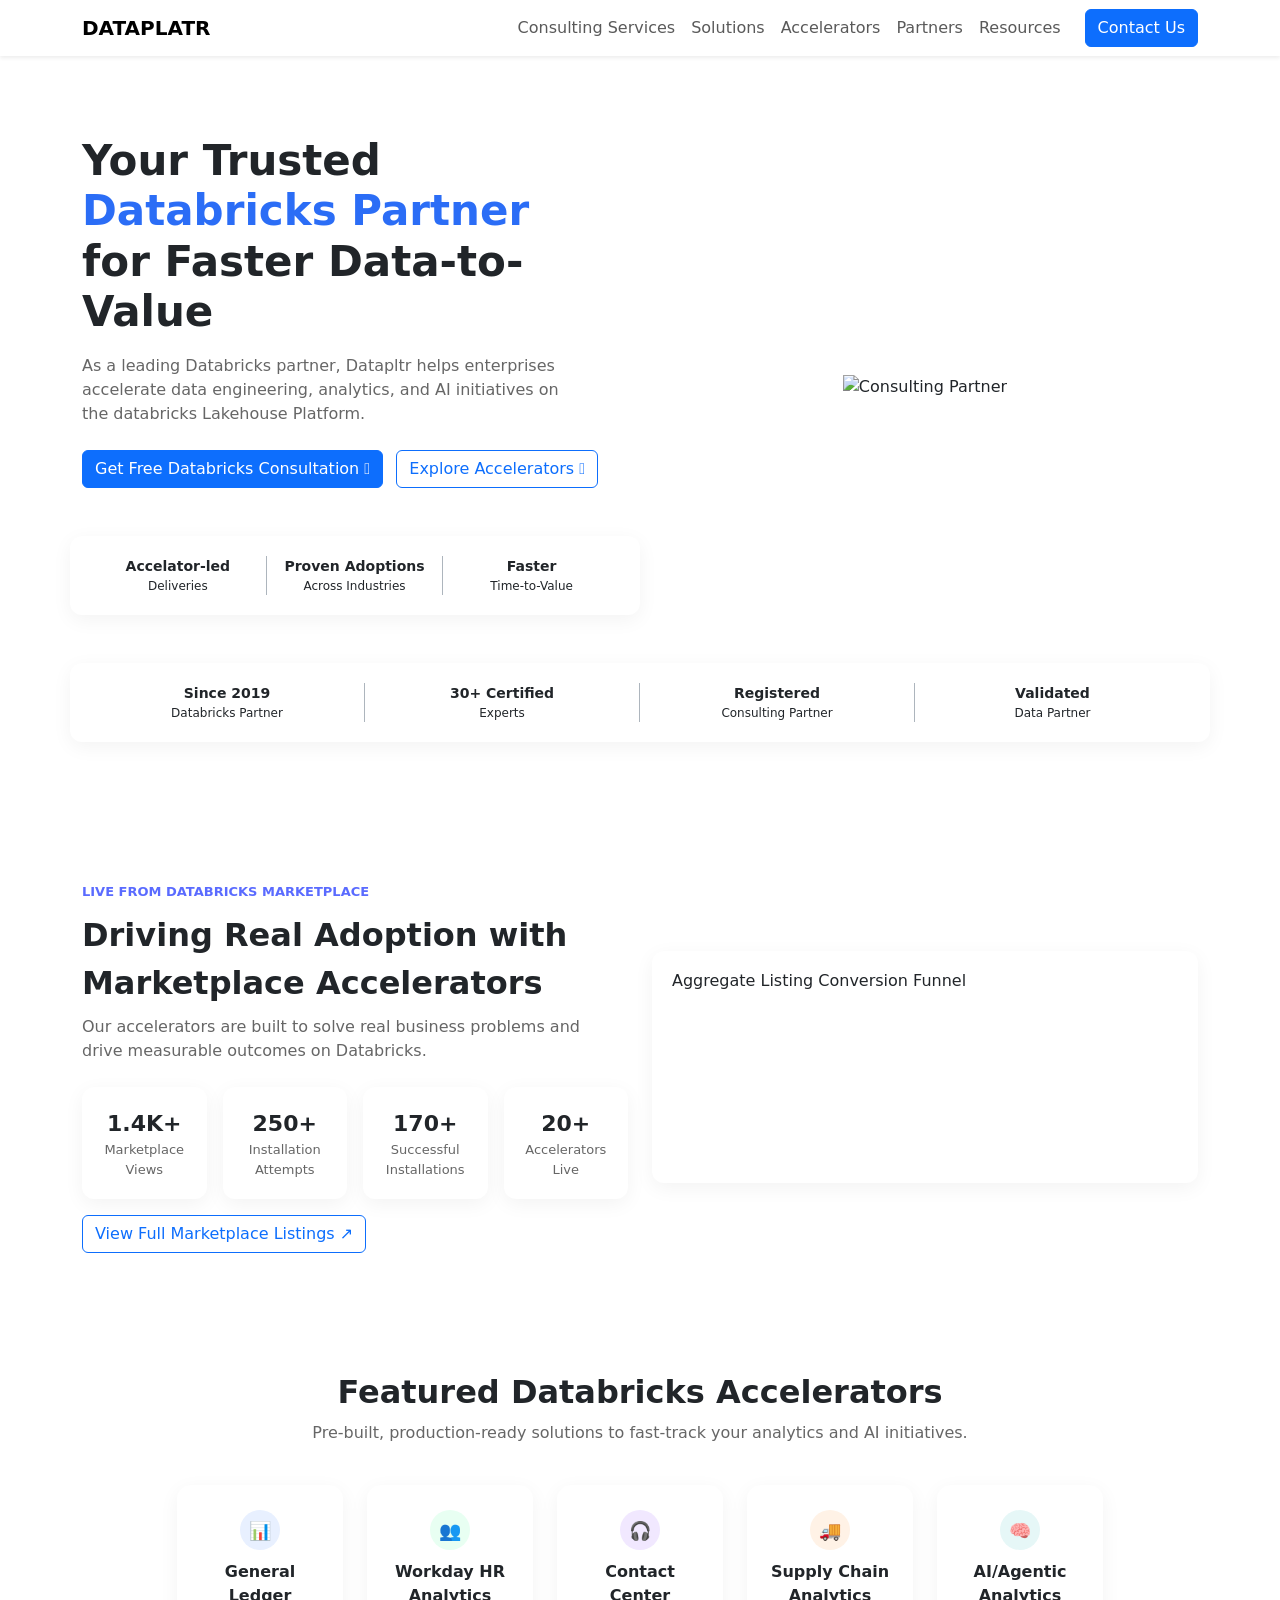
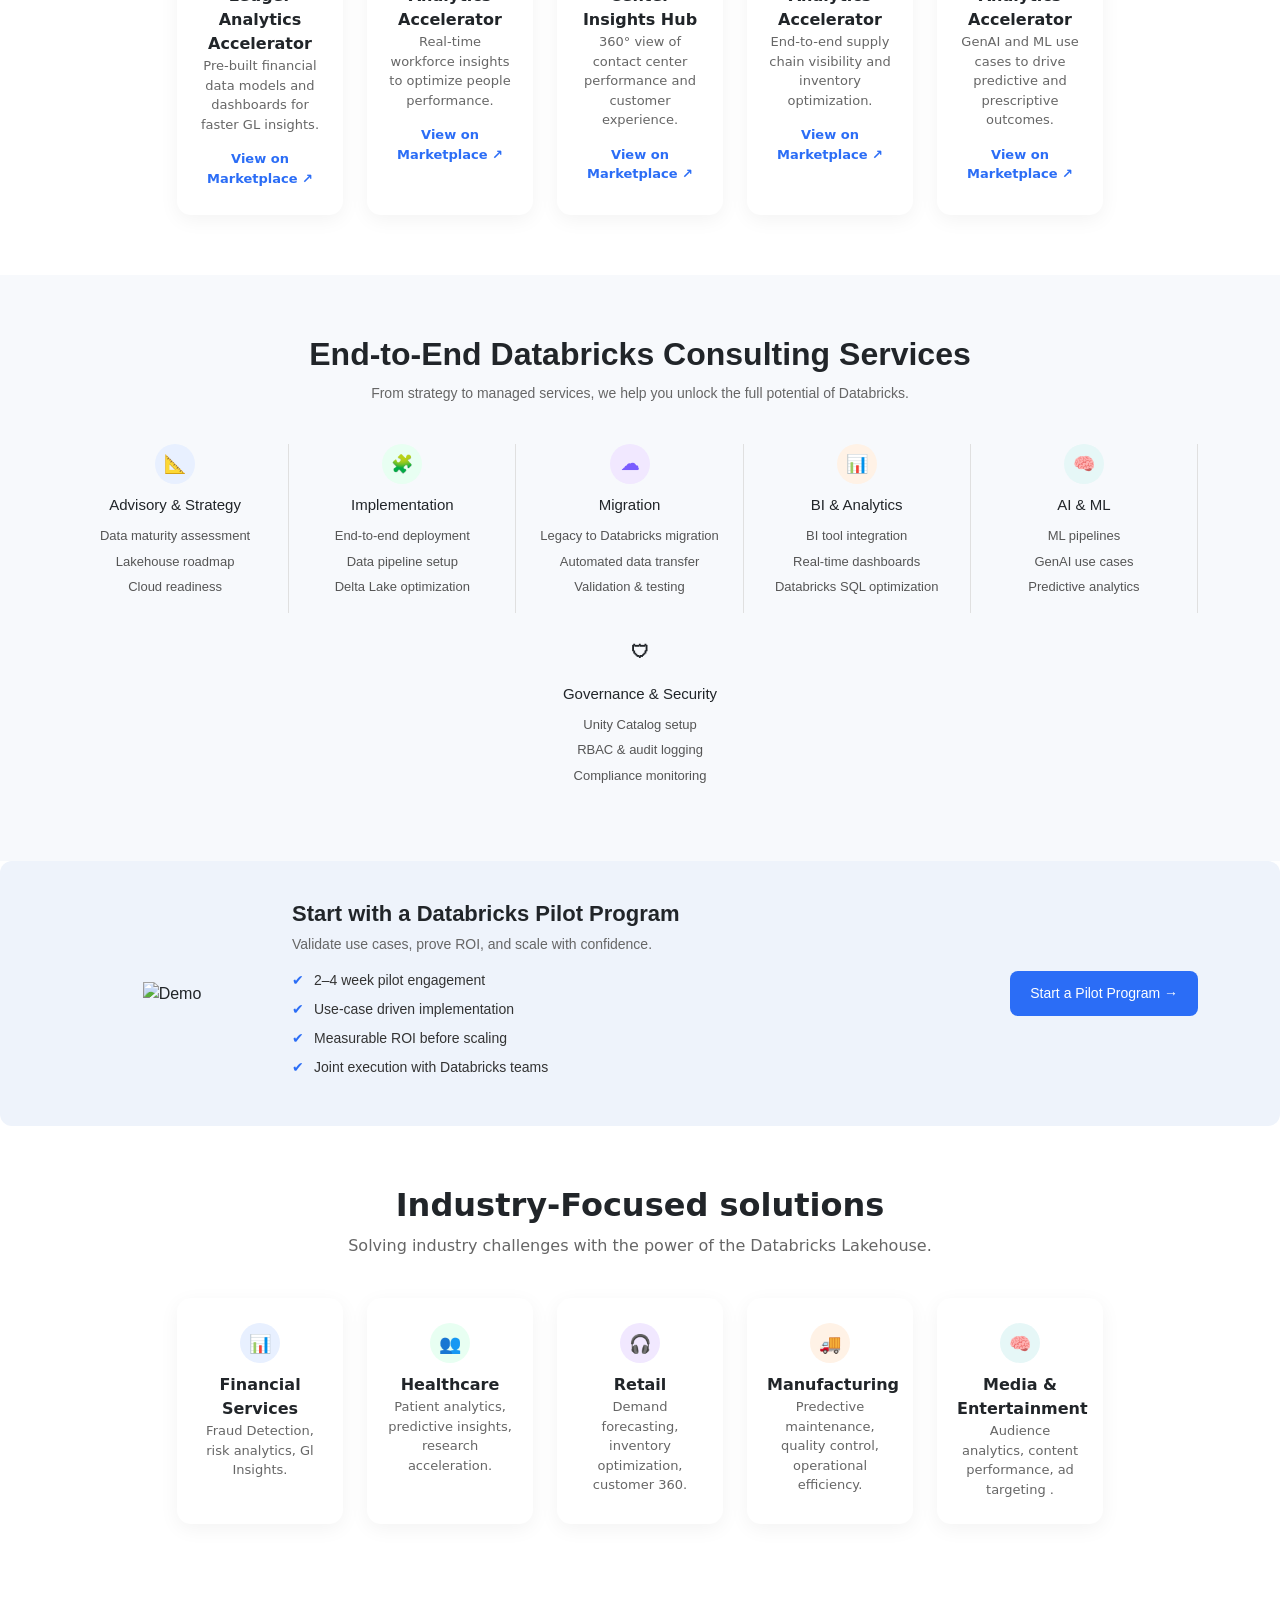
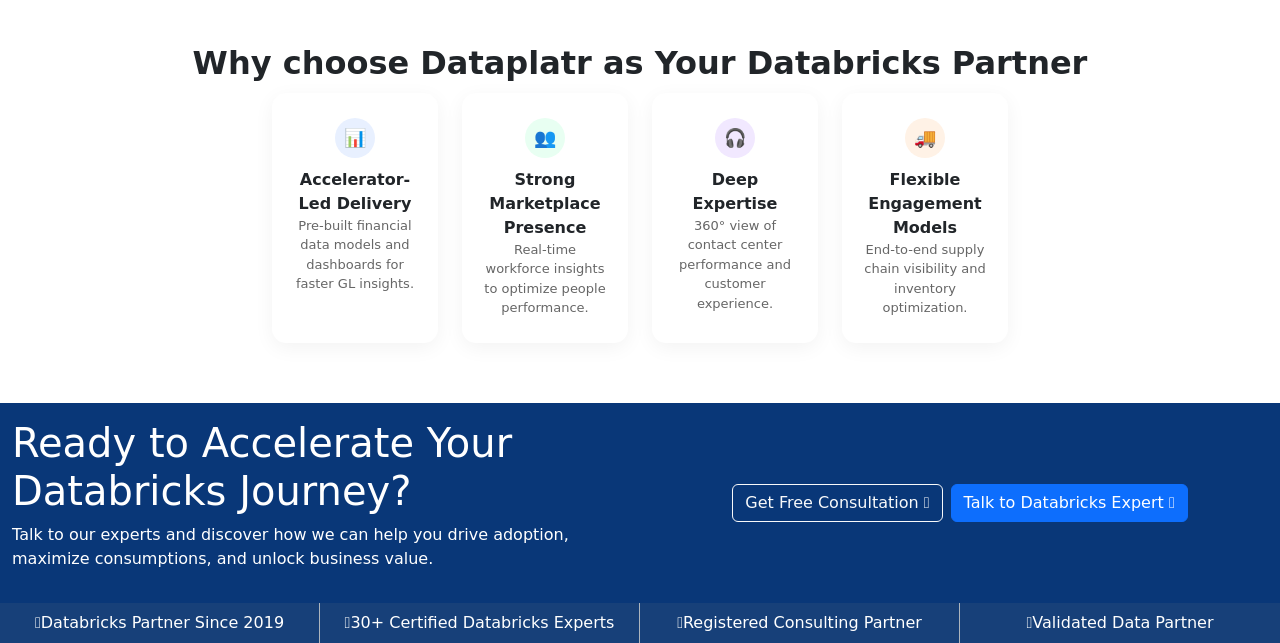
==== index.html @ 99c90cf4 "second commit" ====
<!doctype html>
<html lang="en">
    <head>
        <meta charset="UTF-8" />
        <meta name="viewport" content="width=device-width, initial-scale=1.0" />
        <title>Databricks Partner Layout</title>

        <!-- Font Awesome -->
        <link rel="stylesheet" href="assets/css/all.min.css" />

        <!-- Poppins Font -->
        <link rel="stylesheet" href="assets/css/google-poppins-font.css" />

        <link rel="stylesheet" href="assets/css/style.css" />

        <!-- Bootstrap -->
        <link
            href="https://cdn.jsdelivr.net/npm/bootstrap@5.3.8/dist/css/bootstrap.min.css"
            rel="stylesheet"
            integrity="sha384-sRIl4kxILFvY47J16cr9ZwB07vP4J8+LH7qKQnuqkuIAvNWLzeN8tE5YBujZqJLB"
            crossorigin="anonymous"
        />
        <script
            src="https://cdn.jsdelivr.net/npm/bootstrap@5.3.8/dist/js/bootstrap.bundle.min.js"
            integrity="sha384-FKyoEForCGlyvwx9Hj09JcYn3nv7wiPVlz7YYwJrWVcXK/BmnVDxM+D2scQbITxI"
            crossorigin="anonymous"
        ></script>
        <!-- Chart -->
        <script src="https://cdn.jsdelivr.net/npm/chart.js"></script>
    </head>
    <body>
        <!-- Navbar -->
        <nav class="navbar navbar-expand-lg bg-white shadow-sm">
            <div class="container">
                <a class="navbar-brand fw-bold" href="#">DATAPLATR</a>

                <button
                    class="navbar-toggler"
                    data-bs-toggle="collapse"
                    data-bs-target="#nav"
                >
                    <span class="navbar-toggler-icon"></span>
                </button>

                <div class="collapse navbar-collapse" id="nav">
                    <ul class="navbar-nav ms-auto">
                        <li class="nav-item">
                            <a class="nav-link" href="#">Consulting Services</a>
                        </li>
                        <li class="nav-item">
                            <a class="nav-link" href="#">Solutions</a>
                        </li>
                        <li class="nav-item">
                            <a class="nav-link" href="#">Accelerators</a>
                        </li>
                        <li class="nav-item">
                            <a class="nav-link" href="#">Partners</a>
                        </li>
                        <li class="nav-item">
                            <a class="nav-link" href="#">Resources</a>
                        </li>
                    </ul>
                    <a href="#" class="btn btn-primary ms-0 ms-lg-3">
                        Contact Us
                    </a>
                </div>
            </div>
        </nav>

        <!-- Hero Section -->
        <section class="hero">
            <div class="container">
                <div class="row align-items-center">
                    <!-- Left Content -->
                    <div class="col-lg-6">
                        <h1>
                            Your Trusted <br />
                            <span>Databricks Partner</span><br />
                            for Faster Data-to-Value
                        </h1>

                        <p class="mt-3">
                            As a leading Databricks partner, Datapltr helps
                            enterprises accelerate data engineering, analytics,
                            and AI initiatives on the databricks Lakehouse
                            Platform.
                        </p>

                        <div class="mt-4">
                            <a href="#" class="btn btn-primary me-2">
                                Get Free Databricks Consultation
                                <i class="fa fa-solid fa-arrow-right-long"></i>
                            </a>
                            <a
                                href="#"
                                class="btn btn-outline-primary mt-2 mt-lg-2 mt-xl-0"
                            >
                                Explore Accelerators
                                <i class="fa fa-solid fa-arrow-right-long"></i>
                            </a>
                        </div>

                        <!-- Stats -->
                        <div class="row stats text-center mt-5">
                            <div
                                class="col-md-4 stat-item border-end border-dark-subtle"
                            >
                                <strong>Accelator-led</strong>
                                Deliveries
                            </div>
                            <div
                                class="col-md-4 stat-item border-end border-dark-subtle"
                            >
                                <strong>Proven Adoptions</strong>
                                Across Industries
                            </div>
                            <div class="col-md-4 stat-item">
                                <strong>Faster</strong>
                                Time-to-Value
                            </div>
                        </div>
                    </div>

                    <!-- Right Badges -->
                    <div class="col-lg-6 text-center mt-4">
                        <div class="d-flex justify-content-center">
                            <!--<img src="https://via.placeholder.com/180x220" alt="Consulting Partner" />-->
                            <img
                                src="https://i.sstatic.net/y9DpT.jpg"
                                class="img-fluid"
                                alt="Consulting Partner"
                            />
                        </div>
                    </div>
                </div>

                <!-- Stats -->
                <div class="row stats text-center mt-5">
                    <div
                        class="col-md-3 stat-item border-end border-dark-subtle"
                    >
                        <strong>Since 2019</strong>
                        Databricks Partner
                    </div>
                    <div
                        class="col-md-3 stat-item border-end border-dark-subtle"
                    >
                        <strong>30+ Certified</strong>
                        Experts
                    </div>
                    <div
                        class="col-md-3 stat-item border-end border-dark-subtle"
                    >
                        <strong>Registered</strong>
                        Consulting Partner
                    </div>
                    <div class="col-md-3 stat-item">
                        <strong>Validated</strong>
                        Data Partner
                    </div>
                </div>
            </div>
        </section>

        <!--Marketplace-->
        <section class="section">
            <div class="container">
                <div class="row align-items-center">
                    <!-- LEFT -->
                    <div class="col-lg-6 text-center text-lg-start">
                        <div class="subheading">
                            LIVE FROM DATABRICKS MARKETPLACE
                        </div>
                        <div class="title mb-2">
                            Driving Real Adoption with Marketplace Accelerators
                        </div>
                        <div class="desc mb-4">
                            Our accelerators are built to solve real business
                            problems and drive measurable outcomes on
                            Databricks.
                        </div>

                        <div class="row g-3 mb-3">
                            <div class="col-6 col-md-3">
                                <div class="card-box">
                                    <div class="metric">1.4K+</div>
                                    <div class="metric-text">
                                        Marketplace Views
                                    </div>
                                </div>
                            </div>

                            <div class="col-6 col-md-3">
                                <div class="card-box">
                                    <div class="metric">250+</div>
                                    <div class="metric-text">
                                        Installation Attempts
                                    </div>
                                </div>
                            </div>

                            <div class="col-6 col-md-3">
                                <div class="card-box">
                                    <div class="metric">170+</div>
                                    <div class="metric-text">
                                        Successful Installations
                                    </div>
                                </div>
                            </div>

                            <div class="col-6 col-md-3">
                                <div class="card-box">
                                    <div class="metric">20+</div>
                                    <div class="metric-text">
                                        Accelerators Live
                                    </div>
                                </div>
                            </div>
                        </div>

                        <a href="#" class="btn btn-outline-primary">
                            View Full Marketplace Listings ↗
                        </a>
                    </div>

                    <!-- RIGHT -->
                    <div class="col-lg-6">
                        <div class="chart-card">
                            <h6 class="mb-3">
                                Aggregate Listing Conversion Funnel
                            </h6>
                            <canvas id="funnelChart"></canvas>
                        </div>
                    </div>
                </div>
            </div>
        </section>

        <!-- Accelerator -->
        <section class="section">
            <div class="container text-center">
                <h2>Featured Databricks Accelerators</h2>
                <p>
                    Pre-built, production-ready solutions to fast-track your
                    analytics and AI initiatives.
                </p>

                <div class="row g-4 justify-content-center">
                    <!-- Card 1 -->
                    <div class="col-md-6 col-lg-2">
                        <div class="card-custom">
                            <div class="icon icon-blue">📊</div>
                            <div class="card-title">
                                General Ledger Analytics Accelerator
                            </div>
                            <div class="card-text">
                                Pre-built financial data models and dashboards
                                for faster GL insights.
                            </div>
                            <a href="#" class="card-link align-baseline"
                                >View on Marketplace ↗</a
                            >
                        </div>
                    </div>

                    <!-- Card 2 -->
                    <div class="col-md-6 col-lg-2">
                        <div class="card-custom">
                            <div class="icon icon-green">👥</div>
                            <div class="card-title">
                                Workday HR Analytics Accelerator
                            </div>
                            <div class="card-text">
                                Real-time workforce insights to optimize people
                                performance.
                            </div>
                            <a href="#" class="card-link"
                                >View on Marketplace ↗</a
                            >
                        </div>
                    </div>

                    <!-- Card 3 -->
                    <div class="col-md-6 col-lg-2">
                        <div class="card-custom">
                            <div class="icon icon-purple">🎧</div>
                            <div class="card-title">
                                Contact Center Insights Hub
                            </div>
                            <div class="card-text">
                                360° view of contact center performance and
                                customer experience.
                            </div>
                            <a href="#" class="card-link"
                                >View on Marketplace ↗</a
                            >
                        </div>
                    </div>

                    <!-- Card 4 -->
                    <div class="col-md-6 col-lg-2">
                        <div class="card-custom">
                            <div class="icon icon-orange">🚚</div>
                            <div class="card-title">
                                Supply Chain Analytics Accelerator
                            </div>
                            <div class="card-text">
                                End-to-end supply chain visibility and inventory
                                optimization.
                            </div>
                            <a href="#" class="card-link"
                                >View on Marketplace ↗</a
                            >
                        </div>
                    </div>

                    <!-- Card 5 -->
                    <div class="col-md-6 col-lg-2">
                        <div class="card-custom">
                            <div class="icon icon-teal">🧠</div>
                            <div class="card-title">
                                AI/Agentic Analytics Accelerator
                            </div>
                            <div class="card-text">
                                GenAI and ML use cases to drive predictive and
                                prescriptive outcomes.
                            </div>
                            <a href="#" class="card-link"
                                >View on Marketplace ↗</a
                            >
                        </div>
                    </div>
                </div>
            </div>
        </section>

        <!-- Consulting Service -->
        <section class="services">
            <div class="container">
                <h2>End-to-End Databricks Consulting Services</h2>
                <p class="subtitle">
                    From strategy to managed services, we help you unlock the
                    full potential of Databricks.
                </p>

                <div class="services-row">
                    <div class="service">
                        <div class="icon icon-blue">📐</div>
                        <h4>Advisory & Strategy</h4>
                        <ul>
                            <li>Data maturity assessment</li>
                            <li>Lakehouse roadmap</li>
                            <li>Cloud readiness</li>
                        </ul>
                    </div>

                    <div class="divider"></div>

                    <div class="service">
                        <div class="icon icon-green">🧩</div>
                        <h4>Implementation</h4>
                        <ul>
                            <li>End-to-end deployment</li>
                            <li>Data pipeline setup</li>
                            <li>Delta Lake optimization</li>
                        </ul>
                    </div>

                    <div class="divider"></div>

                    <div class="service">
                        <div class="icon icon-purple">☁</div>
                        <h4>Migration</h4>
                        <ul>
                            <li>Legacy to Databricks migration</li>
                            <li>Automated data transfer</li>
                            <li>Validation & testing</li>
                        </ul>
                    </div>

                    <div class="divider"></div>

                    <div class="service">
                        <div class="icon icon-orange">📊</div>
                        <h4>BI & Analytics</h4>
                        <ul>
                            <li>BI tool integration</li>
                            <li>Real-time dashboards</li>
                            <li>Databricks SQL optimization</li>
                        </ul>
                    </div>

                    <div class="divider"></div>

                    <div class="service">
                        <div class="icon icon-teal">🧠</div>
                        <h4>AI & ML</h4>
                        <ul>
                            <li>ML pipelines</li>
                            <li>GenAI use cases</li>
                            <li>Predictive analytics</li>
                        </ul>
                    </div>

                    <div class="divider"></div>

                    <div class="service">
                        <div class="icon icon-dark">🛡</div>
                        <h4>Governance & Security</h4>
                        <ul>
                            <li>Unity Catalog setup</li>
                            <li>RBAC & audit logging</li>
                            <li>Compliance monitoring</li>
                        </ul>
                    </div>
                </div>
            </div>
        </section>

        <!-- Pilot Program -->
        <section class="pilot">
            <div class="container pilot-inner">
                <!-- LEFT IMAGE -->
                <div class="pilot-left">
                    <img
                        src="https://i.sstatic.net/y9DpT.jpg"
                        class="img-fluid"
                        alt="Demo"
                    />
                </div>

                <!-- CONTENT -->
                <div class="pilot-content">
                    <h2>Start with a Databricks Pilot Program</h2>
                    <p class="subtitle">
                        Validate use cases, prove ROI, and scale with
                        confidence.
                    </p>

                    <ul class="features">
                        <li>2–4 week pilot engagement</li>
                        <li>Use-case driven implementation</li>
                        <li>Measurable ROI before scaling</li>
                        <li>Joint execution with Databricks teams</li>
                    </ul>
                </div>

                <!-- CTA -->
                <div class="pilot-cta">
                    <a href="#" class="btn-primary">
                        Start a Pilot Program →
                    </a>
                </div>
            </div>
        </section>

        <!-- Solution -->
        <section class="section">
            <div class="container text-center">
                <h2>Industry-Focused solutions</h2>
                <p>
                    Solving industry challenges with the power of the Databricks
                    Lakehouse.
                </p>

                <div class="row g-4 justify-content-center">
                    <!-- Card 1 -->
                    <div class="col-md-6 col-lg-2">
                        <div class="card-custom">
                            <div class="icon icon-blue">📊</div>
                            <div class="card-title">Financial Services</div>
                            <div class="card-text">
                                Fraud Detection, risk analytics, Gl Insights.
                            </div>
                        </div>
                    </div>

                    <!-- Card 2 -->
                    <div class="col-md-6 col-lg-2">
                        <div class="card-custom">
                            <div class="icon icon-green">👥</div>
                            <div class="card-title">Healthcare</div>
                            <div class="card-text">
                                Patient analytics, predictive insights, research
                                acceleration.
                            </div>
                        </div>
                    </div>

                    <!-- Card 3 -->
                    <div class="col-md-6 col-lg-2">
                        <div class="card-custom">
                            <div class="icon icon-purple">🎧</div>
                            <div class="card-title">Retail</div>
                            <div class="card-text">
                                Demand forecasting, inventory optimization,
                                customer 360.
                            </div>
                        </div>
                    </div>

                    <!-- Card 4 -->
                    <div class="col-md-6 col-lg-2">
                        <div class="card-custom">
                            <div class="icon icon-orange">🚚</div>
                            <div class="card-title">Manufacturing</div>
                            <div class="card-text">
                                Predective maintenance, quality control,
                                operational efficiency.
                            </div>
                        </div>
                    </div>

                    <!-- Card 5 -->
                    <div class="col-md-6 col-lg-2">
                        <div class="card-custom">
                            <div class="icon icon-teal">🧠</div>
                            <div class="card-title">Media & Entertainment</div>
                            <div class="card-text">
                                Audience analytics, content performance, ad
                                targeting .
                            </div>
                        </div>
                    </div>
                </div>
            </div>
        </section>

        <!-- Partener -->
        <section class="section">
            <div class="container text-center">
                <h2>Why choose Dataplatr as Your Databricks Partner</h2>

                <div class="row g-4 justify-content-center">
                    <!-- Card 1 -->
                    <div class="col-md-6 col-lg-2">
                        <div class="card-custom">
                            <div class="icon icon-blue">📊</div>
                            <div class="card-title">
                                Accelerator-Led Delivery
                            </div>
                            <div class="card-text">
                                Pre-built financial data models and dashboards
                                for faster GL insights.
                            </div>
                        </div>
                    </div>

                    <!-- Card 2 -->
                    <div class="col-md-6 col-lg-2">
                        <div class="card-custom">
                            <div class="icon icon-green">👥</div>
                            <div class="card-title">
                                Strong Marketplace Presence
                            </div>
                            <div class="card-text">
                                Real-time workforce insights to optimize people
                                performance.
                            </div>
                        </div>
                    </div>

                    <!-- Card 3 -->
                    <div class="col-md-6 col-lg-2">
                        <div class="card-custom">
                            <div class="icon icon-purple">🎧</div>
                            <div class="card-title">Deep Expertise</div>
                            <div class="card-text">
                                360° view of contact center performance and
                                customer experience.
                            </div>
                        </div>
                    </div>

                    <!-- Card 4 -->
                    <div class="col-md-6 col-lg-2">
                        <div class="card-custom">
                            <div class="icon icon-orange">🚚</div>
                            <div class="card-title">
                                Flexible Engagement Models
                            </div>
                            <div class="card-text">
                                End-to-end supply chain visibility and inventory
                                optimization.
                            </div>
                        </div>
                    </div>
                </div>
            </div>
        </section>

        <!-- Contact Us -->
        <section class="contact">
            <div class="container-fluid">
                <div class="row py-4 py-lg-3">
                    <div class="col-12 col-lg-6">
                        <h1>Ready to Accelerate Your Databricks Journey?</h1>
                        <p>
                            Talk to our experts and discover how we can help you
                            drive adoption, maximize consumptions, and unlock
                            business value.
                        </p>
                    </div>
                    <div
                        class="col-12 col-lg-6 d-lg-flex justify-content-center align-items-center"
                    >
                        <a href="#" class="btn btn-outline-light me-2">
                            Get Free Consultation
                            <i class="fa fa-solid fa-arrow-right-long"></i>
                        </a>
                        <a
                            href="#"
                            class="btn btn-primary mt-2 mt-lg-0 mt-sm-0"
                        >
                            Talk to Databricks Expert
                            <i class="fa fa-solid fa-arrow-right-long"></i>
                        </a>
                    </div>
                </div>
                <div class="row" style="background-color: #174079">
                    <div
                        class="col-lg-3 d-flex p-2 border-end border-dark-subtle justify-content-lg-center align-items-center"
                    >
                        <i class="fa fa-solid fa-calendar"></i>
                        <p class="mb-0">Databricks Partner Since 2019</p>
                    </div>
                    <div
                        class="col-lg-3 d-flex p-2 border-end border-dark-subtle justify-content-lg-center align-items-center"
                    >
                        <i class="fa fa-solid fa-person-simple"></i>
                        <p class="mb-0">30+ Certified Databricks Experts</p>
                    </div>
                    <div
                        class="col-lg-3 d-flex p-2 border-end border-dark-subtle justify-content-lg-center align-items-center"
                    >
                        <i class="fa fa-solid fa-shield-check"></i>
                        <p class="mb-0">Registered Consulting Partner</p>
                    </div>
                    <div
                        class="col-lg-3 d-flex p-2 justify-content-lg-center align-items-center"
                    >
                        <i class="fa fa-solid fa-award-simple"></i>
                        <p class="mb-0">Validated Data Partner</p>
                    </div>
                </div>
            </div>
        </section>
        <script src="assets/js/script.js"></script>
    </body>
</html>
---- assets/css/google-poppins-font.css ----
/* latin-ext */
@font-face {
    font-family: 'Poppins';
    font-style: italic;
    font-weight: 100;
    font-display: swap;
    src: url(https://fonts.gstatic.com/s/poppins/v22/pxiAyp8kv8JHgFVrJJLmE0tMMPKzSQ.woff2) format('woff2');
    unicode-range: U+0100-02BA, U+02BD-02C5, U+02C7-02CC, U+02CE-02D7, U+02DD-02FF, U+0304, U+0308, U+0329, U+1D00-1DBF, U+1E00-1E9F, U+1EF2-1EFF, U+2020, U+20A0-20AB, U+20AD-20C0, U+2113, U+2C60-2C7F, U+A720-A7FF;
  }
  /* latin */
  @font-face {
    font-family: 'Poppins';
    font-style: italic;
    font-weight: 100;
    font-display: swap;
    src: url(https://fonts.gstatic.com/s/poppins/v22/pxiAyp8kv8JHgFVrJJLmE0tCMPI.woff2) format('woff2');
    unicode-range: U+0000-00FF, U+0131, U+0152-0153, U+02BB-02BC, U+02C6, U+02DA, U+02DC, U+0304, U+0308, U+0329, U+2000-206F, U+20AC, U+2122, U+2191, U+2193, U+2212, U+2215, U+FEFF, U+FFFD;
  }
  /* latin-ext */
  @font-face {
    font-family: 'Poppins';
    font-style: italic;
    font-weight: 200;
    font-display: swap;
    src: url(https://fonts.gstatic.com/s/poppins/v22/pxiDyp8kv8JHgFVrJJLmv1pVGdeOcEg.woff2) format('woff2');
    unicode-range: U+0100-02BA, U+02BD-02C5, U+02C7-02CC, U+02CE-02D7, U+02DD-02FF, U+0304, U+0308, U+0329, U+1D00-1DBF, U+1E00-1E9F, U+1EF2-1EFF, U+2020, U+20A0-20AB, U+20AD-20C0, U+2113, U+2C60-2C7F, U+A720-A7FF;
  }
  /* latin */
  @font-face {
    font-family: 'Poppins';
    font-style: italic;
    font-weight: 200;
    font-display: swap;
    src: url(https://fonts.gstatic.com/s/poppins/v22/pxiDyp8kv8JHgFVrJJLmv1pVF9eO.woff2) format('woff2');
    unicode-range: U+0000-00FF, U+0131, U+0152-0153, U+02BB-02BC, U+02C6, U+02DA, U+02DC, U+0304, U+0308, U+0329, U+2000-206F, U+20AC, U+2122, U+2191, U+2193, U+2212, U+2215, U+FEFF, U+FFFD;
  }
  /* latin-ext */
  @font-face {
    font-family: 'Poppins';
    font-style: italic;
    font-weight: 300;
    font-display: swap;
    src: url(https://fonts.gstatic.com/s/poppins/v22/pxiDyp8kv8JHgFVrJJLm21lVGdeOcEg.woff2) format('woff2');
    unicode-range: U+0100-02BA, U+02BD-02C5, U+02C7-02CC, U+02CE-02D7, U+02DD-02FF, U+0304, U+0308, U+0329, U+1D00-1DBF, U+1E00-1E9F, U+1EF2-1EFF, U+2020, U+20A0-20AB, U+20AD-20C0, U+2113, U+2C60-2C7F, U+A720-A7FF;
  }
  /* latin */
  @font-face {
    font-family: 'Poppins';
    font-style: italic;
    font-weight: 300;
    font-display: swap;
    src: url(https://fonts.gstatic.com/s/poppins/v22/pxiDyp8kv8JHgFVrJJLm21lVF9eO.woff2) format('woff2');
    unicode-range: U+0000-00FF, U+0131, U+0152-0153, U+02BB-02BC, U+02C6, U+02DA, U+02DC, U+0304, U+0308, U+0329, U+2000-206F, U+20AC, U+2122, U+2191, U+2193, U+2212, U+2215, U+FEFF, U+FFFD;
  }
  /* latin-ext */
  @font-face {
    font-family: 'Poppins';
    font-style: italic;
    font-weight: 400;
    font-display: swap;
    src: url(https://fonts.gstatic.com/s/poppins/v22/pxiGyp8kv8JHgFVrJJLufntAKPY.woff2) format('woff2');
    unicode-range: U+0100-02BA, U+02BD-02C5, U+02C7-02CC, U+02CE-02D7, U+02DD-02FF, U+0304, U+0308, U+0329, U+1D00-1DBF, U+1E00-1E9F, U+1EF2-1EFF, U+2020, U+20A0-20AB, U+20AD-20C0, U+2113, U+2C60-2C7F, U+A720-A7FF;
  }
  /* latin */
  @font-face {
    font-family: 'Poppins';
    font-style: italic;
    font-weight: 400;
    font-display: swap;
    src: url(https://fonts.gstatic.com/s/poppins/v22/pxiGyp8kv8JHgFVrJJLucHtA.woff2) format('woff2');
    unicode-range: U+0000-00FF, U+0131, U+0152-0153, U+02BB-02BC, U+02C6, U+02DA, U+02DC, U+0304, U+0308, U+0329, U+2000-206F, U+20AC, U+2122, U+2191, U+2193, U+2212, U+2215, U+FEFF, U+FFFD;
  }
  /* latin-ext */
  @font-face {
    font-family: 'Poppins';
    font-style: italic;
    font-weight: 500;
    font-display: swap;
    src: url(https://fonts.gstatic.com/s/poppins/v22/pxiDyp8kv8JHgFVrJJLmg1hVGdeOcEg.woff2) format('woff2');
    unicode-range: U+0100-02BA, U+02BD-02C5, U+02C7-02CC, U+02CE-02D7, U+02DD-02FF, U+0304, U+0308, U+0329, U+1D00-1DBF, U+1E00-1E9F, U+1EF2-1EFF, U+2020, U+20A0-20AB, U+20AD-20C0, U+2113, U+2C60-2C7F, U+A720-A7FF;
  }
  /* latin */
  @font-face {
    font-family: 'Poppins';
    font-style: italic;
    font-weight: 500;
    font-display: swap;
    src: url(https://fonts.gstatic.com/s/poppins/v22/pxiDyp8kv8JHgFVrJJLmg1hVF9eO.woff2) format('woff2');
    unicode-range: U+0000-00FF, U+0131, U+0152-0153, U+02BB-02BC, U+02C6, U+02DA, U+02DC, U+0304, U+0308, U+0329, U+2000-206F, U+20AC, U+2122, U+2191, U+2193, U+2212, U+2215, U+FEFF, U+FFFD;
  }
  /* latin-ext */
  @font-face {
    font-family: 'Poppins';
    font-style: italic;
    font-weight: 600;
    font-display: swap;
    src: url(https://fonts.gstatic.com/s/poppins/v22/pxiDyp8kv8JHgFVrJJLmr19VGdeOcEg.woff2) format('woff2');
    unicode-range: U+0100-02BA, U+02BD-02C5, U+02C7-02CC, U+02CE-02D7, U+02DD-02FF, U+0304, U+0308, U+0329, U+1D00-1DBF, U+1E00-1E9F, U+1EF2-1EFF, U+2020, U+20A0-20AB, U+20AD-20C0, U+2113, U+2C60-2C7F, U+A720-A7FF;
  }
  /* latin */
  @font-face {
    font-family: 'Poppins';
    font-style: italic;
    font-weight: 600;
    font-display: swap;
    src: url(https://fonts.gstatic.com/s/poppins/v22/pxiDyp8kv8JHgFVrJJLmr19VF9eO.woff2) format('woff2');
    unicode-range: U+0000-00FF, U+0131, U+0152-0153, U+02BB-02BC, U+02C6, U+02DA, U+02DC, U+0304, U+0308, U+0329, U+2000-206F, U+20AC, U+2122, U+2191, U+2193, U+2212, U+2215, U+FEFF, U+FFFD;
  }
  /* latin-ext */
  @font-face {
    font-family: 'Poppins';
    font-style: italic;
    font-weight: 700;
    font-display: swap;
    src: url(https://fonts.gstatic.com/s/poppins/v22/pxiDyp8kv8JHgFVrJJLmy15VGdeOcEg.woff2) format('woff2');
    unicode-range: U+0100-02BA, U+02BD-02C5, U+02C7-02CC, U+02CE-02D7, U+02DD-02FF, U+0304, U+0308, U+0329, U+1D00-1DBF, U+1E00-1E9F, U+1EF2-1EFF, U+2020, U+20A0-20AB, U+20AD-20C0, U+2113, U+2C60-2C7F, U+A720-A7FF;
  }
  /* latin */
  @font-face {
    font-family: 'Poppins';
    font-style: italic;
    font-weight: 700;
    font-display: swap;
    src: url(https://fonts.gstatic.com/s/poppins/v22/pxiDyp8kv8JHgFVrJJLmy15VF9eO.woff2) format('woff2');
    unicode-range: U+0000-00FF, U+0131, U+0152-0153, U+02BB-02BC, U+02C6, U+02DA, U+02DC, U+0304, U+0308, U+0329, U+2000-206F, U+20AC, U+2122, U+2191, U+2193, U+2212, U+2215, U+FEFF, U+FFFD;
  }
  /* latin-ext */
  @font-face {
    font-family: 'Poppins';
    font-style: italic;
    font-weight: 800;
    font-display: swap;
    src: url(https://fonts.gstatic.com/s/poppins/v22/pxiDyp8kv8JHgFVrJJLm111VGdeOcEg.woff2) format('woff2');
    unicode-range: U+0100-02BA, U+02BD-02C5, U+02C7-02CC, U+02CE-02D7, U+02DD-02FF, U+0304, U+0308, U+0329, U+1D00-1DBF, U+1E00-1E9F, U+1EF2-1EFF, U+2020, U+20A0-20AB, U+20AD-20C0, U+2113, U+2C60-2C7F, U+A720-A7FF;
  }
  /* latin */
  @font-face {
    font-family: 'Poppins';
    font-style: italic;
    font-weight: 800;
    font-display: swap;
    src: url(https://fonts.gstatic.com/s/poppins/v22/pxiDyp8kv8JHgFVrJJLm111VF9eO.woff2) format('woff2');
    unicode-range: U+0000-00FF, U+0131, U+0152-0153, U+02BB-02BC, U+02C6, U+02DA, U+02DC, U+0304, U+0308, U+0329, U+2000-206F, U+20AC, U+2122, U+2191, U+2193, U+2212, U+2215, U+FEFF, U+FFFD;
  }
  /* latin-ext */
  @font-face {
    font-family: 'Poppins';
    font-style: italic;
    font-weight: 900;
    font-display: swap;
    src: url(https://fonts.gstatic.com/s/poppins/v22/pxiDyp8kv8JHgFVrJJLm81xVGdeOcEg.woff2) format('woff2');
    unicode-range: U+0100-02BA, U+02BD-02C5, U+02C7-02CC, U+02CE-02D7, U+02DD-02FF, U+0304, U+0308, U+0329, U+1D00-1DBF, U+1E00-1E9F, U+1EF2-1EFF, U+2020, U+20A0-20AB, U+20AD-20C0, U+2113, U+2C60-2C7F, U+A720-A7FF;
  }
  /* latin */
  @font-face {
    font-family: 'Poppins';
    font-style: italic;
    font-weight: 900;
    font-display: swap;
    src: url(https://fonts.gstatic.com/s/poppins/v22/pxiDyp8kv8JHgFVrJJLm81xVF9eO.woff2) format('woff2');
    unicode-range: U+0000-00FF, U+0131, U+0152-0153, U+02BB-02BC, U+02C6, U+02DA, U+02DC, U+0304, U+0308, U+0329, U+2000-206F, U+20AC, U+2122, U+2191, U+2193, U+2212, U+2215, U+FEFF, U+FFFD;
  }
  /* latin-ext */
  @font-face {
    font-family: 'Poppins';
    font-style: normal;
    font-weight: 100;
    font-display: swap;
    src: url(https://fonts.gstatic.com/s/poppins/v22/pxiGyp8kv8JHgFVrLPTufntAKPY.woff2) format('woff2');
    unicode-range: U+0100-02BA, U+02BD-02C5, U+02C7-02CC, U+02CE-02D7, U+02DD-02FF, U+0304, U+0308, U+0329, U+1D00-1DBF, U+1E00-1E9F, U+1EF2-1EFF, U+2020, U+20A0-20AB, U+20AD-20C0, U+2113, U+2C60-2C7F, U+A720-A7FF;
  }
  /* latin */
  @font-face {
    font-family: 'Poppins';
    font-style: normal;
    font-weight: 100;
    font-display: swap;
    src: url(https://fonts.gstatic.com/s/poppins/v22/pxiGyp8kv8JHgFVrLPTucHtA.woff2) format('woff2');
    unicode-range: U+0000-00FF, U+0131, U+0152-0153, U+02BB-02BC, U+02C6, U+02DA, U+02DC, U+0304, U+0308, U+0329, U+2000-206F, U+20AC, U+2122, U+2191, U+2193, U+2212, U+2215, U+FEFF, U+FFFD;
  }
  /* latin-ext */
  @font-face {
    font-family: 'Poppins';
    font-style: normal;
    font-weight: 200;
    font-display: swap;
    src: url(https://fonts.gstatic.com/s/poppins/v22/pxiByp8kv8JHgFVrLFj_Z1JlFc-K.woff2) format('woff2');
    unicode-range: U+0100-02BA, U+02BD-02C5, U+02C7-02CC, U+02CE-02D7, U+02DD-02FF, U+0304, U+0308, U+0329, U+1D00-1DBF, U+1E00-1E9F, U+1EF2-1EFF, U+2020, U+20A0-20AB, U+20AD-20C0, U+2113, U+2C60-2C7F, U+A720-A7FF;
  }
  /* latin */
  @font-face {
    font-family: 'Poppins';
    font-style: normal;
    font-weight: 200;
    font-display: swap;
    src: url(https://fonts.gstatic.com/s/poppins/v22/pxiByp8kv8JHgFVrLFj_Z1xlFQ.woff2) format('woff2');
    unicode-range: U+0000-00FF, U+0131, U+0152-0153, U+02BB-02BC, U+02C6, U+02DA, U+02DC, U+0304, U+0308, U+0329, U+2000-206F, U+20AC, U+2122, U+2191, U+2193, U+2212, U+2215, U+FEFF, U+FFFD;
  }
  /* latin-ext */
  @font-face {
    font-family: 'Poppins';
    font-style: normal;
    font-weight: 300;
    font-display: swap;
    src: url(https://fonts.gstatic.com/s/poppins/v22/pxiByp8kv8JHgFVrLDz8Z1JlFc-K.woff2) format('woff2');
    unicode-range: U+0100-02BA, U+02BD-02C5, U+02C7-02CC, U+02CE-02D7, U+02DD-02FF, U+0304, U+0308, U+0329, U+1D00-1DBF, U+1E00-1E9F, U+1EF2-1EFF, U+2020, U+20A0-20AB, U+20AD-20C0, U+2113, U+2C60-2C7F, U+A720-A7FF;
  }
  /* latin */
  @font-face {
    font-family: 'Poppins';
    font-style: normal;
    font-weight: 300;
    font-display: swap;
    src: url(https://fonts.gstatic.com/s/poppins/v22/pxiByp8kv8JHgFVrLDz8Z1xlFQ.woff2) format('woff2');
    unicode-range: U+0000-00FF, U+0131, U+0152-0153, U+02BB-02BC, U+02C6, U+02DA, U+02DC, U+0304, U+0308, U+0329, U+2000-206F, U+20AC, U+2122, U+2191, U+2193, U+2212, U+2215, U+FEFF, U+FFFD;
  }
  /* latin-ext */
  @font-face {
    font-family: 'Poppins';
    font-style: normal;
    font-weight: 400;
    font-display: swap;
    src: url(https://fonts.gstatic.com/s/poppins/v22/pxiEyp8kv8JHgFVrJJnecmNE.woff2) format('woff2');
    unicode-range: U+0100-02BA, U+02BD-02C5, U+02C7-02CC, U+02CE-02D7, U+02DD-02FF, U+0304, U+0308, U+0329, U+1D00-1DBF, U+1E00-1E9F, U+1EF2-1EFF, U+2020, U+20A0-20AB, U+20AD-20C0, U+2113, U+2C60-2C7F, U+A720-A7FF;
  }
  /* latin */
  @font-face {
    font-family: 'Poppins';
    font-style: normal;
    font-weight: 400;
    font-display: swap;
    src: url(https://fonts.gstatic.com/s/poppins/v22/pxiEyp8kv8JHgFVrJJfecg.woff2) format('woff2');
    unicode-range: U+0000-00FF, U+0131, U+0152-0153, U+02BB-02BC, U+02C6, U+02DA, U+02DC, U+0304, U+0308, U+0329, U+2000-206F, U+20AC, U+2122, U+2191, U+2193, U+2212, U+2215, U+FEFF, U+FFFD;
  }
  /* latin-ext */
  @font-face {
    font-family: 'Poppins';
    font-style: normal;
    font-weight: 500;
    font-display: swap;
    src: url(https://fonts.gstatic.com/s/poppins/v22/pxiByp8kv8JHgFVrLGT9Z1JlFc-K.woff2) format('woff2');
    unicode-range: U+0100-02BA, U+02BD-02C5, U+02C7-02CC, U+02CE-02D7, U+02DD-02FF, U+0304, U+0308, U+0329, U+1D00-1DBF, U+1E00-1E9F, U+1EF2-1EFF, U+2020, U+20A0-20AB, U+20AD-20C0, U+2113, U+2C60-2C7F, U+A720-A7FF;
  }
  /* latin */
  @font-face {
    font-family: 'Poppins';
    font-style: normal;
    font-weight: 500;
    font-display: swap;
    src: url(https://fonts.gstatic.com/s/poppins/v22/pxiByp8kv8JHgFVrLGT9Z1xlFQ.woff2) format('woff2');
    unicode-range: U+0000-00FF, U+0131, U+0152-0153, U+02BB-02BC, U+02C6, U+02DA, U+02DC, U+0304, U+0308, U+0329, U+2000-206F, U+20AC, U+2122, U+2191, U+2193, U+2212, U+2215, U+FEFF, U+FFFD;
  }
  /* latin-ext */
  @font-face {
    font-family: 'Poppins';
    font-style: normal;
    font-weight: 600;
    font-display: swap;
    src: url(https://fonts.gstatic.com/s/poppins/v22/pxiByp8kv8JHgFVrLEj6Z1JlFc-K.woff2) format('woff2');
    unicode-range: U+0100-02BA, U+02BD-02C5, U+02C7-02CC, U+02CE-02D7, U+02DD-02FF, U+0304, U+0308, U+0329, U+1D00-1DBF, U+1E00-1E9F, U+1EF2-1EFF, U+2020, U+20A0-20AB, U+20AD-20C0, U+2113, U+2C60-2C7F, U+A720-A7FF;
  }
  /* latin */
  @font-face {
    font-family: 'Poppins';
    font-style: normal;
    font-weight: 600;
    font-display: swap;
    src: url(https://fonts.gstatic.com/s/poppins/v22/pxiByp8kv8JHgFVrLEj6Z1xlFQ.woff2) format('woff2');
    unicode-range: U+0000-00FF, U+0131, U+0152-0153, U+02BB-02BC, U+02C6, U+02DA, U+02DC, U+0304, U+0308, U+0329, U+2000-206F, U+20AC, U+2122, U+2191, U+2193, U+2212, U+2215, U+FEFF, U+FFFD;
  }
  /* latin-ext */
  @font-face {
    font-family: 'Poppins';
    font-style: normal;
    font-weight: 700;
    font-display: swap;
    src: url(https://fonts.gstatic.com/s/poppins/v22/pxiByp8kv8JHgFVrLCz7Z1JlFc-K.woff2) format('woff2');
    unicode-range: U+0100-02BA, U+02BD-02C5, U+02C7-02CC, U+02CE-02D7, U+02DD-02FF, U+0304, U+0308, U+0329, U+1D00-1DBF, U+1E00-1E9F, U+1EF2-1EFF, U+2020, U+20A0-20AB, U+20AD-20C0, U+2113, U+2C60-2C7F, U+A720-A7FF;
  }
  /* latin */
  @font-face {
    font-family: 'Poppins';
    font-style: normal;
    font-weight: 700;
    font-display: swap;
    src: url(https://fonts.gstatic.com/s/poppins/v22/pxiByp8kv8JHgFVrLCz7Z1xlFQ.woff2) format('woff2');
    unicode-range: U+0000-00FF, U+0131, U+0152-0153, U+02BB-02BC, U+02C6, U+02DA, U+02DC, U+0304, U+0308, U+0329, U+2000-206F, U+20AC, U+2122, U+2191, U+2193, U+2212, U+2215, U+FEFF, U+FFFD;
  }
  /* latin-ext */
  @font-face {
    font-family: 'Poppins';
    font-style: normal;
    font-weight: 800;
    font-display: swap;
    src: url(https://fonts.gstatic.com/s/poppins/v22/pxiByp8kv8JHgFVrLDD4Z1JlFc-K.woff2) format('woff2');
    unicode-range: U+0100-02BA, U+02BD-02C5, U+02C7-02CC, U+02CE-02D7, U+02DD-02FF, U+0304, U+0308, U+0329, U+1D00-1DBF, U+1E00-1E9F, U+1EF2-1EFF, U+2020, U+20A0-20AB, U+20AD-20C0, U+2113, U+2C60-2C7F, U+A720-A7FF;
  }
  /* latin */
  @font-face {
    font-family: 'Poppins';
    font-style: normal;
    font-weight: 800;
    font-display: swap;
    src: url(https://fonts.gstatic.com/s/poppins/v22/pxiByp8kv8JHgFVrLDD4Z1xlFQ.woff2) format('woff2');
    unicode-range: U+0000-00FF, U+0131, U+0152-0153, U+02BB-02BC, U+02C6, U+02DA, U+02DC, U+0304, U+0308, U+0329, U+2000-206F, U+20AC, U+2122, U+2191, U+2193, U+2212, U+2215, U+FEFF, U+FFFD;
  }
  /* latin-ext */
  @font-face {
    font-family: 'Poppins';
    font-style: normal;
    font-weight: 900;
    font-display: swap;
    src: url(https://fonts.gstatic.com/s/poppins/v22/pxiByp8kv8JHgFVrLBT5Z1JlFc-K.woff2) format('woff2');
    unicode-range: U+0100-02BA, U+02BD-02C5, U+02C7-02CC, U+02CE-02D7, U+02DD-02FF, U+0304, U+0308, U+0329, U+1D00-1DBF, U+1E00-1E9F, U+1EF2-1EFF, U+2020, U+20A0-20AB, U+20AD-20C0, U+2113, U+2C60-2C7F, U+A720-A7FF;
  }
  /* latin */
  @font-face {
    font-family: 'Poppins';
    font-style: normal;
    font-weight: 900;
    font-display: swap;
    src: url(https://fonts.gstatic.com/s/poppins/v22/pxiByp8kv8JHgFVrLBT5Z1xlFQ.woff2) format('woff2');
    unicode-range: U+0000-00FF, U+0131, U+0152-0153, U+02BB-02BC, U+02C6, U+02DA, U+02DC, U+0304, U+0308, U+0329, U+2000-206F, U+20AC, U+2122, U+2191, U+2193, U+2212, U+2215, U+FEFF, U+FFFD;
  }
---- assets/css/style.css ----
body {
    font-family: "Poppins";
    background: #f7f9fc;
    font-size: 16px;
}

.hero {
    padding: 80px 0;
}

.hero h1 {
    font-weight: 700;
    font-size: 2.625rem;
}

.hero h1 span {
    color: #2b6df6;
}

.hero p {
    color: #666;
    max-width: 500px;
}

.btn-primary {
    background: #2b6df6;
    border: none;
}

.stats {
    background: #fff;
    border-radius: 12px;
    box-shadow: 0 5px 20px rgba(0, 0, 0, 0.05);
    padding: 20px;
    margin-top: 40px;
}

.stat-item {
    text-align: center;
    font-size: 0.75rem;
}

.stat-item strong {
    display: block;
    font-size: 0.875rem;
}

.section {
    padding: 60px 0;
}

.subheading {
    color: #5a6bff;
    font-size: 13px;
    font-weight: 600;
    text-transform: uppercase;
    margin-bottom: 10px;
}

.title {
    font-size: 32px;
    font-weight: 700;
    margin-bottom: 10px;
}

.desc {
    color: #666;
    max-width: 500px;
    margin-bottom: 30px;
}

.card-box {
    background: #fff;
    border-radius: 12px;
    padding: 20px;
    text-align: center;
    box-shadow: 0 5px 20px rgba(0, 0, 0, 0.05);
}

.icon {
    width: 40px;
    height: 40px;
    border-radius: 50%;
    display: flex;
    align-items: center;
    justify-content: center;
    margin: 0 auto 10px;
    font-size: 18px;
    font-weight: bold;
}

.metric {
    font-size: 22px;
    font-weight: 700;
}

.metric-text {
    font-size: 13px;
    color: #666;
}

.chart-card {
    background: #fff;
    border-radius: 12px;
    padding: 20px;
    box-shadow: 0 5px 20px rgba(0, 0, 0, 0.05);
}

.btn-outline-primary {
    border-radius: 8px;
    padding: 10px 16px;
}

.section h2 {
    font-weight: 700;
    margin-bottom: 10px;
}

.section p {
    color: #666;
    margin-bottom: 40px;
}

.card-custom {
    background: #fff;
    border-radius: 14px;
    padding: 25px 20px;
    height: 100%;
    box-shadow: 0 5px 20px rgba(0, 0, 0, 0.05);
    transition: 0.2s;
}

.card-custom:hover {
    transform: translateY(-5px);
}

.icon-circle {
    width: 60px;
    height: 60px;
    border-radius: 50%;
    margin: 0 auto 15px;
    display: flex;
    align-items: center;
    justify-content: center;
    font-size: 26px;
}

.icon-blue {
    background: #e8f0ff;
    color: #2b6df6;
}
.icon-green {
    background: #e8fff2;
    color: #1bbf73;
}
.icon-purple {
    background: #f1e8ff;
    color: #7a5cff;
}
.icon-orange {
    background: #fff2e6;
    color: #f5a623;
}
.icon-teal {
    background: #e6f7f7;
    color: #00a8a8;
}

.card-title {
    font-size: 16px;
    font-weight: 600;
    margin-bottom: 10px;
}

.card-text {
    font-size: 13px;
    color: #666;
    min-height: 60px;
}

.card-link {
    margin-top: 15px;
    display: inline-block;
    font-size: 13px;
    color: #2b6df6;
    text-decoration: none;
    font-weight: 600;
}

.card-link:hover {
    text-decoration: underline;
}

.services {
    padding: 60px 0;
    text-align: center;
    background: #f7f9fc;
    font-family: Arial, sans-serif;
}

.services h2 {
    font-weight: 700;
    margin-bottom: 10px;
}

.services .subtitle {
    color: #666;
    margin-bottom: 40px;
}

.services-row {
    display: flex;
    align-items: stretch;
    justify-content: space-between;
    flex-wrap: wrap;
    gap: 20px;
}

.service {
    flex: 1;
    min-width: 180px;
    text-align: center;
}

.service h4 {
    font-size: 15px;
    margin: 12px 0;
}

.service ul {
    list-style: none;
    padding: 0;
    font-size: 13px;
    color: #555;
}

.service ul li {
    margin-bottom: 6px;
}

.divider {
    width: 1px;
    background: #e0e0e0;
}

/* Responsive */
@media (max-width: 992px) {
    .services-row {
        flex-wrap: wrap;
    }

    .divider {
        display: none;
    }

    .service {
        flex: 1 1 45%;
    }
}

@media (max-width: 600px) {
    .service {
        flex: 1 1 100%;
    }
}

.pilot {
    background: #eef3fb;
    padding: 40px 20px;
    border-radius: 12px;
    font-family: Arial, sans-serif;
}

.pilot-inner {
    display: flex;
    align-items: center;
    justify-content: space-between;
    gap: 30px;
    flex-wrap: wrap;
}

/* LEFT */
.pilot-left {
    flex: 0 0 180px;
    display: flex;
    justify-content: center;
}

/* CONTENT */
.pilot-content {
    flex: 1;
    min-width: 280px;
}

.pilot-content h2 {
    font-size: 22px;
    font-weight: 700;
    margin-bottom: 6px;
}

.subtitle {
    color: #666;
    margin-bottom: 15px;
    font-size: 14px;
}

.features {
    list-style: none;
    padding: 0;
    margin: 0;
}

.features li {
    position: relative;
    padding-left: 22px;
    margin-bottom: 8px;
    font-size: 14px;
    color: #333;
}

.features li::before {
    content: "✔";
    position: absolute;
    left: 0;
    top: 0;
    color: #2b6df6;
    font-size: 14px;
}

/* CTA */
.pilot-cta {
    flex: 0 0 auto;
}

.btn-primary {
    background: #2b6df6;
    color: #fff;
    padding: 12px 20px;
    border-radius: 8px;
    text-decoration: none;
    font-size: 14px;
    display: inline-block;
}

/* RESPONSIVE */
@media (max-width: 768px) {
    .pilot-inner {
        flex-direction: column;
        align-items: flex-start;
    }

    .pilot-cta {
        width: 100%;
    }

    .btn-primary {
        width: 100%;
        text-align: center;
    }
}

.contact {
    background-color: #093778;
    color: white;
}
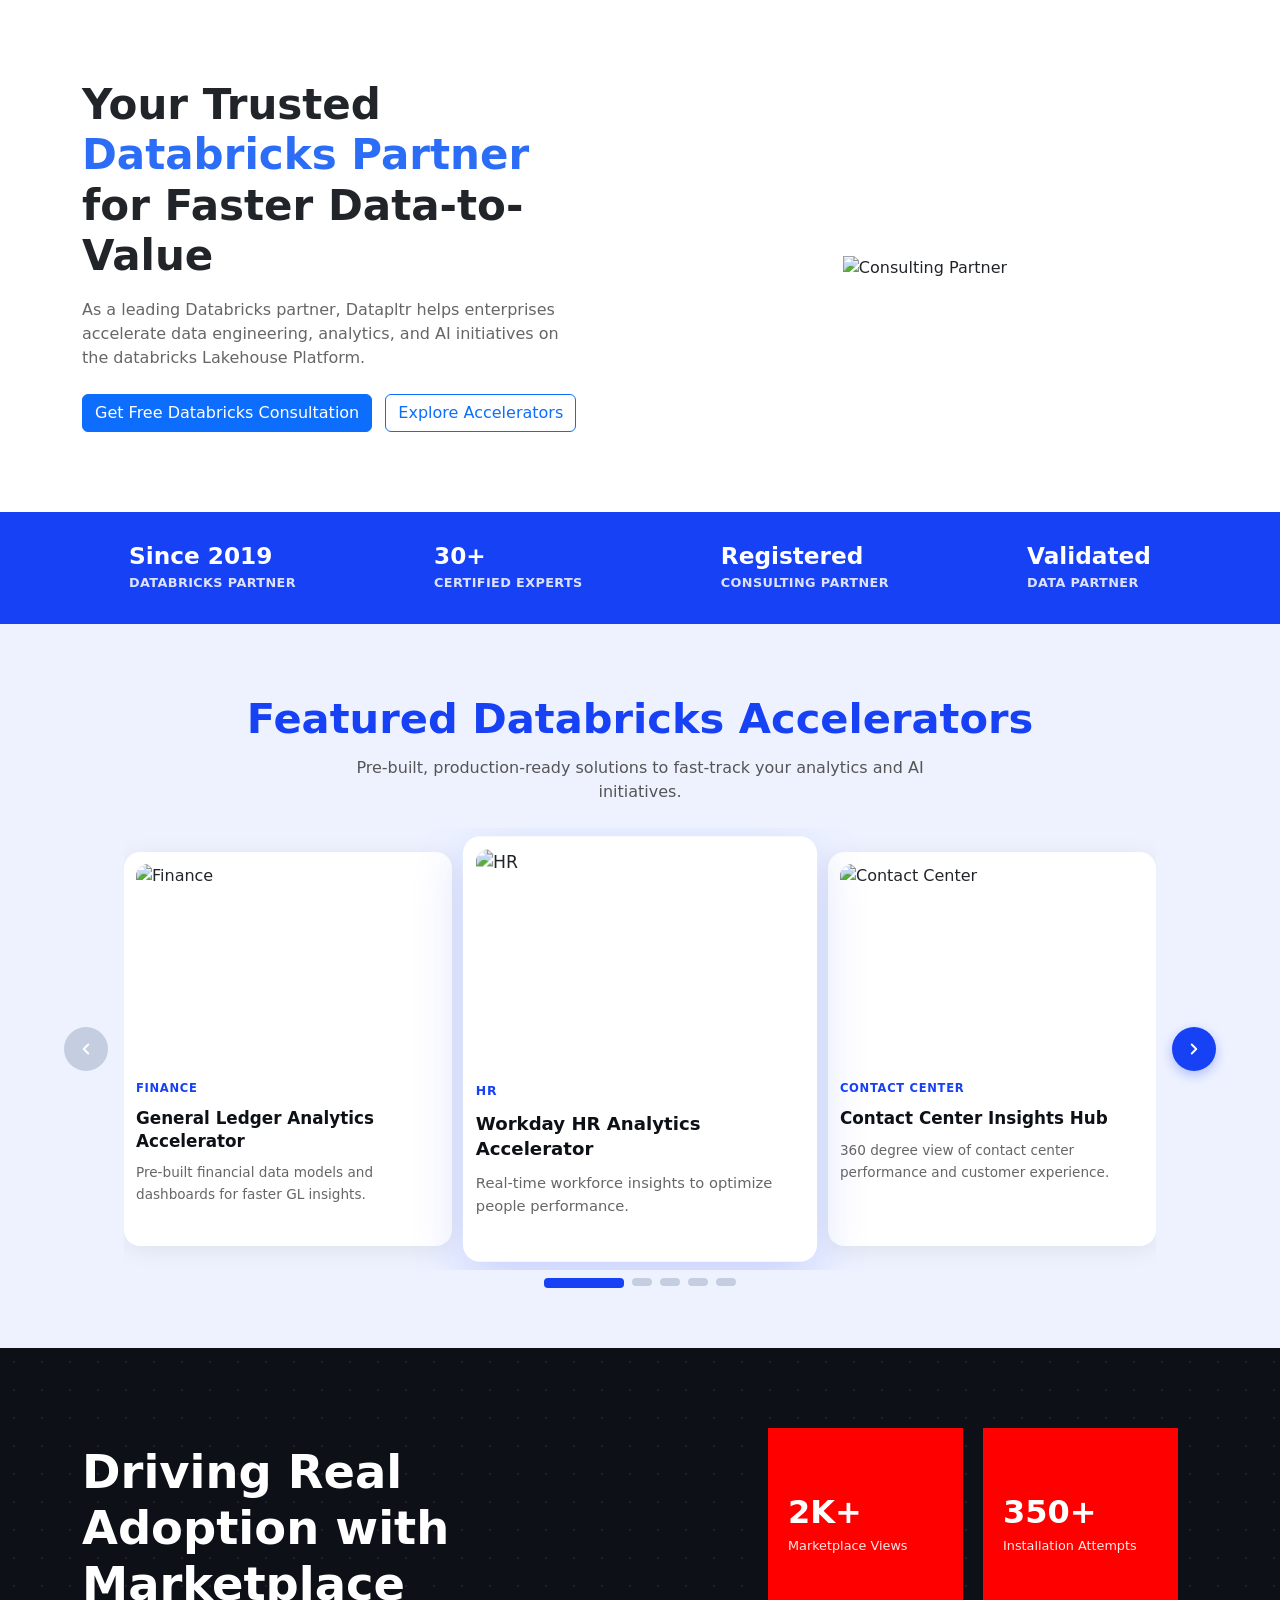
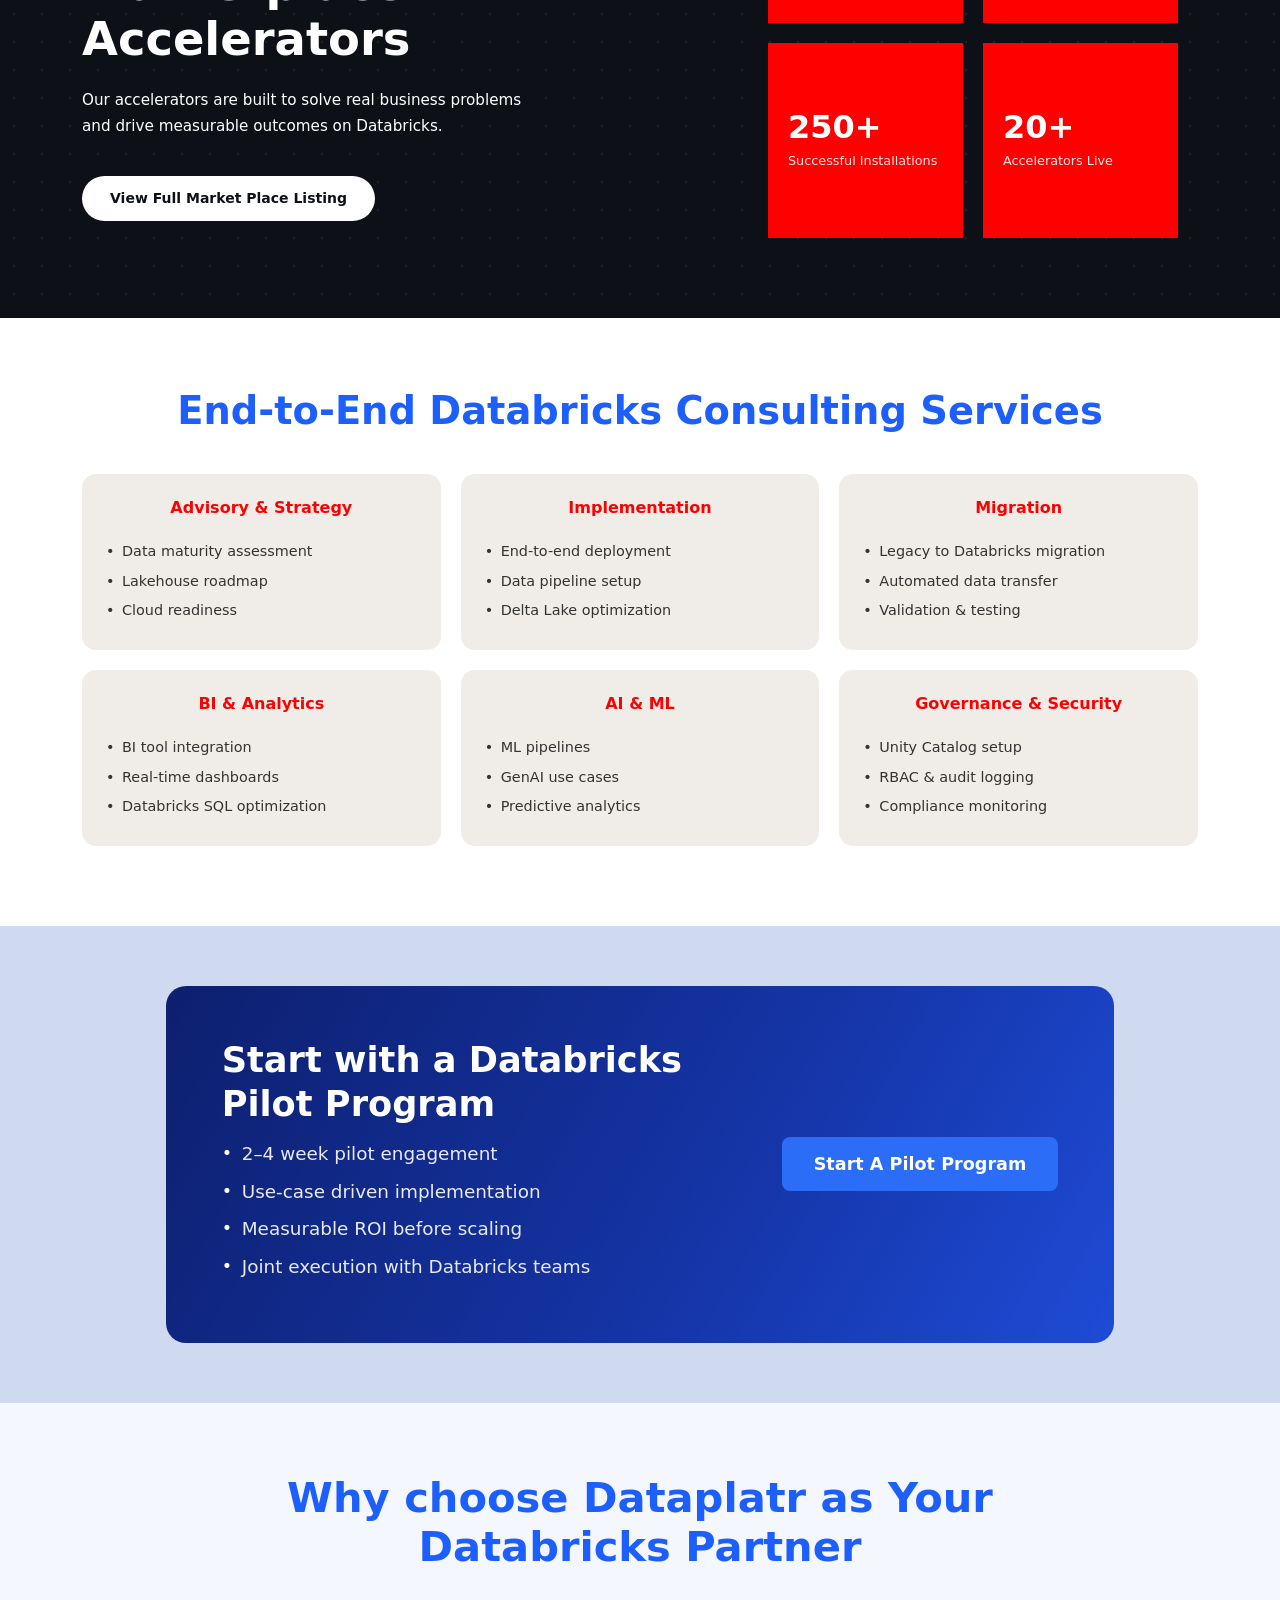
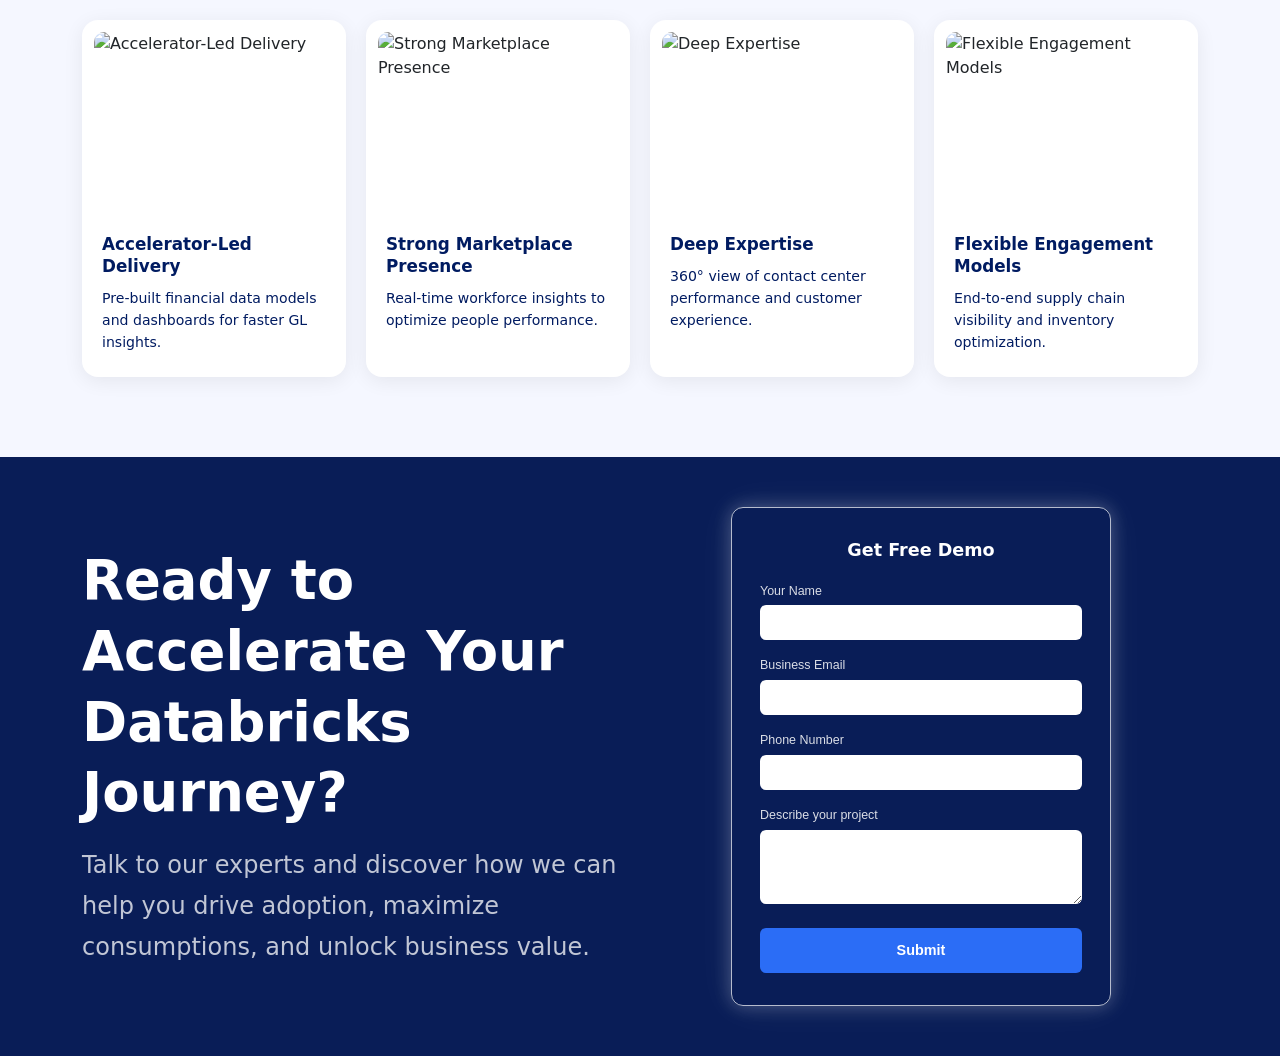
==== commit ecd91b57: "Refactor index.html: Remove unused Font Awesome and navbar, replace stats section with a new stats b" ====
--- a/index.html
+++ b/index.html
@@ -4,9 +4,6 @@
         <meta charset="UTF-8" />
         <meta name="viewport" content="width=device-width, initial-scale=1.0" />
         <title>Databricks Partner Layout</title>
-
-        <!-- Font Awesome -->
-        <link rel="stylesheet" href="assets/css/all.min.css" />
 
         <!-- Poppins Font -->
         <link rel="stylesheet" href="assets/css/google-poppins-font.css" />
@@ -29,44 +26,6 @@
         <script src="https://cdn.jsdelivr.net/npm/chart.js"></script>
     </head>
     <body>
-        <!-- Navbar -->
-        <nav class="navbar navbar-expand-lg bg-white shadow-sm">
-            <div class="container">
-                <a class="navbar-brand fw-bold" href="#">DATAPLATR</a>
-
-                <button
-                    class="navbar-toggler"
-                    data-bs-toggle="collapse"
-                    data-bs-target="#nav"
-                >
-                    <span class="navbar-toggler-icon"></span>
-                </button>
-
-                <div class="collapse navbar-collapse" id="nav">
-                    <ul class="navbar-nav ms-auto">
-                        <li class="nav-item">
-                            <a class="nav-link" href="#">Consulting Services</a>
-                        </li>
-                        <li class="nav-item">
-                            <a class="nav-link" href="#">Solutions</a>
-                        </li>
-                        <li class="nav-item">
-                            <a class="nav-link" href="#">Accelerators</a>
-                        </li>
-                        <li class="nav-item">
-                            <a class="nav-link" href="#">Partners</a>
-                        </li>
-                        <li class="nav-item">
-                            <a class="nav-link" href="#">Resources</a>
-                        </li>
-                    </ul>
-                    <a href="#" class="btn btn-primary ms-0 ms-lg-3">
-                        Contact Us
-                    </a>
-                </div>
-            </div>
-        </nav>
-
         <!-- Hero Section -->
         <section class="hero">
             <div class="container">
@@ -99,26 +58,6 @@
                                 <i class="fa fa-solid fa-arrow-right-long"></i>
                             </a>
                         </div>
-
-                        <!-- Stats -->
-                        <div class="row stats text-center mt-5">
-                            <div
-                                class="col-md-4 stat-item border-end border-dark-subtle"
-                            >
-                                <strong>Accelator-led</strong>
-                                Deliveries
-                            </div>
-                            <div
-                                class="col-md-4 stat-item border-end border-dark-subtle"
-                            >
-                                <strong>Proven Adoptions</strong>
-                                Across Industries
-                            </div>
-                            <div class="col-md-4 stat-item">
-                                <strong>Faster</strong>
-                                Time-to-Value
-                            </div>
-                        </div>
                     </div>
 
                     <!-- Right Badges -->
@@ -134,200 +73,123 @@
                     </div>
                 </div>
 
-                <!-- Stats -->
-                <div class="row stats text-center mt-5">
-                    <div
-                        class="col-md-3 stat-item border-end border-dark-subtle"
-                    >
-                        <strong>Since 2019</strong>
-                        Databricks Partner
-                    </div>
-                    <div
-                        class="col-md-3 stat-item border-end border-dark-subtle"
-                    >
-                        <strong>30+ Certified</strong>
-                        Experts
-                    </div>
-                    <div
-                        class="col-md-3 stat-item border-end border-dark-subtle"
-                    >
-                        <strong>Registered</strong>
-                        Consulting Partner
-                    </div>
-                    <div class="col-md-3 stat-item">
-                        <strong>Validated</strong>
-                        Data Partner
-                    </div>
-                </div>
-            </div>
+            </div>
+        </section>
+
+        <!-- Stats Bar -->
+        <div class="stats-bar">
+            <div class="stats-bar-item">
+                <span class="stats-bar-value">Since 2019</span>
+                <span class="stats-bar-label">Databricks Partner</span>
+            </div>
+            <div class="stats-bar-item">
+                <span class="stats-bar-value">30+</span>
+                <span class="stats-bar-label">Certified Experts</span>
+            </div>
+            <div class="stats-bar-item">
+                <span class="stats-bar-value">Registered</span>
+                <span class="stats-bar-label">Consulting Partner</span>
+            </div>
+            <div class="stats-bar-item">
+                <span class="stats-bar-value">Validated</span>
+                <span class="stats-bar-label">Data Partner</span>
+            </div>
+        </div>
+
+        <!-- Accelerator Carousel — replaced -->
+        <section class="accel-section">
+            <div class="accel-header">
+                <h2 class="accel-heading">Featured Databricks Accelerators</h2>
+                <p class="accel-sub">Pre-built, production-ready solutions to fast-track your analytics and AI initiatives.</p>
+            </div>
+            <div class="accel-carousel-wrap">
+                <button class="accel-arrow accel-prev" id="accelPrev"><svg width="18" height="18" viewBox="0 0 24 24" fill="none" stroke="currentColor" stroke-width="2.5" stroke-linecap="round" stroke-linejoin="round"><polyline points="15 18 9 12 15 6"/></svg></button>
+                <div class="accel-viewport">
+                    <div class="accel-track" id="accelTrack">
+                        <div class="accel-card">
+                            <img src="https://images.unsplash.com/photo-1554224155-8d04cb21cd6c?w=600&q=80" alt="Finance" />
+                            <div class="accel-card-body">
+                                <span class="accel-tag">Finance</span>
+                                <h3 class="accel-card-title">General Ledger Analytics Accelerator</h3>
+                                <p class="accel-card-desc">Pre-built financial data models and dashboards for faster GL insights.</p>
+                            </div>
+                        </div>
+                        <div class="accel-card">
+                            <img src="https://images.unsplash.com/photo-1522071820081-009f0129c71c?w=600&q=80" alt="HR" />
+                            <div class="accel-card-body">
+                                <span class="accel-tag">HR</span>
+                                <h3 class="accel-card-title">Workday HR Analytics Accelerator</h3>
+                                <p class="accel-card-desc">Real-time workforce insights to optimize people performance.</p>
+                            </div>
+                        </div>
+                        <div class="accel-card">
+                            <img src="https://images.unsplash.com/photo-1497366216548-37526070297c?w=600&q=80" alt="Contact Center" />
+                            <div class="accel-card-body">
+                                <span class="accel-tag">Contact Center</span>
+                                <h3 class="accel-card-title">Contact Center Insights Hub</h3>
+                                <p class="accel-card-desc">360 degree view of contact center performance and customer experience.</p>
+                            </div>
+                        </div>
+                        <div class="accel-card">
+                            <img src="https://images.unsplash.com/photo-1586528116311-ad8dd3c8310d?w=600&q=80" alt="Supply Chain" />
+                            <div class="accel-card-body">
+                                <span class="accel-tag">Supply Chain</span>
+                                <h3 class="accel-card-title">Supply Chain Analytics Accelerator</h3>
+                                <p class="accel-card-desc">End-to-end supply chain visibility and inventory optimization.</p>
+                            </div>
+                        </div>
+                        <div class="accel-card">
+                            <img src="https://images.unsplash.com/photo-1677442135703-1787eea5ce01?w=600&q=80" alt="AI" />
+                            <div class="accel-card-body">
+                                <span class="accel-tag">AI &amp; ML</span>
+                                <h3 class="accel-card-title">AI/Agentic Analytics Accelerator</h3>
+                                <p class="accel-card-desc">GenAI and ML use cases to drive predictive and prescriptive outcomes.</p>
+                            </div>
+                        </div>
+                    </div>
+                </div>
+                <button class="accel-arrow accel-next" id="accelNext"><svg width="18" height="18" viewBox="0 0 24 24" fill="none" stroke="currentColor" stroke-width="2.5" stroke-linecap="round" stroke-linejoin="round"><polyline points="9 18 15 12 9 6"/></svg></button>
+            </div>
+            <div class="accel-dots" id="accelDots"></div>
         </section>
 
         <!--Marketplace-->
-        <section class="section">
-            <div class="container">
-                <div class="row align-items-center">
+        <section class="marketplace-section">
+            <div class="container">
+                <div class="row align-items-center g-3">
                     <!-- LEFT -->
-                    <div class="col-lg-6 text-center text-lg-start">
-                        <div class="subheading">
-                            LIVE FROM DATABRICKS MARKETPLACE
-                        </div>
-                        <div class="title mb-2">
+                    <div class="col-lg-6">
+                        <h2 class="marketplace-heading">
                             Driving Real Adoption with Marketplace Accelerators
-                        </div>
-                        <div class="desc mb-4">
+                        </h2>
+                        <p class="marketplace-desc">
                             Our accelerators are built to solve real business
-                            problems and drive measurable outcomes on
-                            Databricks.
-                        </div>
-
-                        <div class="row g-3 mb-3">
-                            <div class="col-6 col-md-3">
-                                <div class="card-box">
-                                    <div class="metric">1.4K+</div>
-                                    <div class="metric-text">
-                                        Marketplace Views
-                                    </div>
-                                </div>
-                            </div>
-
-                            <div class="col-6 col-md-3">
-                                <div class="card-box">
-                                    <div class="metric">250+</div>
-                                    <div class="metric-text">
-                                        Installation Attempts
-                                    </div>
-                                </div>
-                            </div>
-
-                            <div class="col-6 col-md-3">
-                                <div class="card-box">
-                                    <div class="metric">170+</div>
-                                    <div class="metric-text">
-                                        Successful Installations
-                                    </div>
-                                </div>
-                            </div>
-
-                            <div class="col-6 col-md-3">
-                                <div class="card-box">
-                                    <div class="metric">20+</div>
-                                    <div class="metric-text">
-                                        Accelerators Live
-                                    </div>
-                                </div>
-                            </div>
-                        </div>
-
-                        <a href="#" class="btn btn-outline-primary">
-                            View Full Marketplace Listings ↗
+                            problems and drive measurable outcomes on Databricks.
+                        </p>
+                        <a href="#" class="marketplace-btn">
+                            View Full Market Place Listing
                         </a>
                     </div>
 
-                    <!-- RIGHT -->
+                    <!-- RIGHT: 2x2 stat tiles -->
                     <div class="col-lg-6">
-                        <div class="chart-card">
-                            <h6 class="mb-3">
-                                Aggregate Listing Conversion Funnel
-                            </h6>
-                            <canvas id="funnelChart"></canvas>
-                        </div>
-                    </div>
-                </div>
-            </div>
-        </section>
-
-        <!-- Accelerator -->
-        <section class="section">
-            <div class="container text-center">
-                <h2>Featured Databricks Accelerators</h2>
-                <p>
-                    Pre-built, production-ready solutions to fast-track your
-                    analytics and AI initiatives.
-                </p>
-
-                <div class="row g-4 justify-content-center">
-                    <!-- Card 1 -->
-                    <div class="col-md-6 col-lg-2">
-                        <div class="card-custom">
-                            <div class="icon icon-blue">📊</div>
-                            <div class="card-title">
-                                General Ledger Analytics Accelerator
-                            </div>
-                            <div class="card-text">
-                                Pre-built financial data models and dashboards
-                                for faster GL insights.
-                            </div>
-                            <a href="#" class="card-link align-baseline"
-                                >View on Marketplace ↗</a
-                            >
-                        </div>
-                    </div>
-
-                    <!-- Card 2 -->
-                    <div class="col-md-6 col-lg-2">
-                        <div class="card-custom">
-                            <div class="icon icon-green">👥</div>
-                            <div class="card-title">
-                                Workday HR Analytics Accelerator
-                            </div>
-                            <div class="card-text">
-                                Real-time workforce insights to optimize people
-                                performance.
-                            </div>
-                            <a href="#" class="card-link"
-                                >View on Marketplace ↗</a
-                            >
-                        </div>
-                    </div>
-
-                    <!-- Card 3 -->
-                    <div class="col-md-6 col-lg-2">
-                        <div class="card-custom">
-                            <div class="icon icon-purple">🎧</div>
-                            <div class="card-title">
-                                Contact Center Insights Hub
-                            </div>
-                            <div class="card-text">
-                                360° view of contact center performance and
-                                customer experience.
-                            </div>
-                            <a href="#" class="card-link"
-                                >View on Marketplace ↗</a
-                            >
-                        </div>
-                    </div>
-
-                    <!-- Card 4 -->
-                    <div class="col-md-6 col-lg-2">
-                        <div class="card-custom">
-                            <div class="icon icon-orange">🚚</div>
-                            <div class="card-title">
-                                Supply Chain Analytics Accelerator
-                            </div>
-                            <div class="card-text">
-                                End-to-end supply chain visibility and inventory
-                                optimization.
-                            </div>
-                            <a href="#" class="card-link"
-                                >View on Marketplace ↗</a
-                            >
-                        </div>
-                    </div>
-
-                    <!-- Card 5 -->
-                    <div class="col-md-6 col-lg-2">
-                        <div class="card-custom">
-                            <div class="icon icon-teal">🧠</div>
-                            <div class="card-title">
-                                AI/Agentic Analytics Accelerator
-                            </div>
-                            <div class="card-text">
-                                GenAI and ML use cases to drive predictive and
-                                prescriptive outcomes.
-                            </div>
-                            <a href="#" class="card-link"
-                                >View on Marketplace ↗</a
-                            >
+                        <div class="stat-grid">
+                            <div class="stat-tile">
+                                <div class="stat-number">2K+</div>
+                                <div class="stat-label">Marketplace Views</div>
+                            </div>
+                            <div class="stat-tile">
+                                <div class="stat-number">350+</div>
+                                <div class="stat-label">Installation Attempts</div>
+                            </div>
+                            <div class="stat-tile">
+                                <div class="stat-number">250+</div>
+                                <div class="stat-label">Successful Installations</div>
+                            </div>
+                            <div class="stat-tile">
+                                <div class="stat-number">20+</div>
+                                <div class="stat-label">Accelerators Live</div>
+                            </div>
                         </div>
                     </div>
                 </div>
@@ -335,81 +197,56 @@
         </section>
 
         <!-- Consulting Service -->
-        <section class="services">
-            <div class="container">
-                <h2>End-to-End Databricks Consulting Services</h2>
-                <p class="subtitle">
-                    From strategy to managed services, we help you unlock the
-                    full potential of Databricks.
-                </p>
-
-                <div class="services-row">
-                    <div class="service">
-                        <div class="icon icon-blue">📐</div>
-                        <h4>Advisory & Strategy</h4>
-                        <ul>
+        <section class="consulting-section">
+            <div class="container">
+                <h2 class="consulting-heading">End-to-End Databricks Consulting Services</h2>
+
+                <div class="consulting-grid">
+                    <div class="consulting-card">
+                        <h4 class="consulting-card-title">Advisory &amp; Strategy</h4>
+                        <ul class="consulting-list">
                             <li>Data maturity assessment</li>
                             <li>Lakehouse roadmap</li>
                             <li>Cloud readiness</li>
                         </ul>
                     </div>
-
-                    <div class="divider"></div>
-
-                    <div class="service">
-                        <div class="icon icon-green">🧩</div>
-                        <h4>Implementation</h4>
-                        <ul>
+                    <div class="consulting-card">
+                        <h4 class="consulting-card-title">Implementation</h4>
+                        <ul class="consulting-list">
                             <li>End-to-end deployment</li>
                             <li>Data pipeline setup</li>
                             <li>Delta Lake optimization</li>
                         </ul>
                     </div>
-
-                    <div class="divider"></div>
-
-                    <div class="service">
-                        <div class="icon icon-purple">☁</div>
-                        <h4>Migration</h4>
-                        <ul>
+                    <div class="consulting-card">
+                        <h4 class="consulting-card-title">Migration</h4>
+                        <ul class="consulting-list">
                             <li>Legacy to Databricks migration</li>
                             <li>Automated data transfer</li>
-                            <li>Validation & testing</li>
-                        </ul>
-                    </div>
-
-                    <div class="divider"></div>
-
-                    <div class="service">
-                        <div class="icon icon-orange">📊</div>
-                        <h4>BI & Analytics</h4>
-                        <ul>
+                            <li>Validation &amp; testing</li>
+                        </ul>
+                    </div>
+                    <div class="consulting-card">
+                        <h4 class="consulting-card-title">BI &amp; Analytics</h4>
+                        <ul class="consulting-list">
                             <li>BI tool integration</li>
                             <li>Real-time dashboards</li>
                             <li>Databricks SQL optimization</li>
                         </ul>
                     </div>
-
-                    <div class="divider"></div>
-
-                    <div class="service">
-                        <div class="icon icon-teal">🧠</div>
-                        <h4>AI & ML</h4>
-                        <ul>
+                    <div class="consulting-card">
+                        <h4 class="consulting-card-title">AI &amp; ML</h4>
+                        <ul class="consulting-list">
                             <li>ML pipelines</li>
                             <li>GenAI use cases</li>
                             <li>Predictive analytics</li>
                         </ul>
                     </div>
-
-                    <div class="divider"></div>
-
-                    <div class="service">
-                        <div class="icon icon-dark">🛡</div>
-                        <h4>Governance & Security</h4>
-                        <ul>
+                    <div class="consulting-card">
+                        <h4 class="consulting-card-title">Governance &amp; Security</h4>
+                        <ul class="consulting-list">
                             <li>Unity Catalog setup</li>
-                            <li>RBAC & audit logging</li>
+                            <li>RBAC &amp; audit logging</li>
                             <li>Compliance monitoring</li>
                         </ul>
                     </div>
@@ -419,170 +256,67 @@
 
         <!-- Pilot Program -->
         <section class="pilot">
-            <div class="container pilot-inner">
-                <!-- LEFT IMAGE -->
-                <div class="pilot-left">
-                    <img
-                        src="https://i.sstatic.net/y9DpT.jpg"
-                        class="img-fluid"
-                        alt="Demo"
-                    />
-                </div>
-
-                <!-- CONTENT -->
-                <div class="pilot-content">
-                    <h2>Start with a Databricks Pilot Program</h2>
-                    <p class="subtitle">
-                        Validate use cases, prove ROI, and scale with
-                        confidence.
-                    </p>
-
-                    <ul class="features">
-                        <li>2–4 week pilot engagement</li>
-                        <li>Use-case driven implementation</li>
-                        <li>Measurable ROI before scaling</li>
-                        <li>Joint execution with Databricks teams</li>
-                    </ul>
-                </div>
-
-                <!-- CTA -->
-                <div class="pilot-cta">
-                    <a href="#" class="btn-primary">
-                        Start a Pilot Program →
-                    </a>
-                </div>
-            </div>
-        </section>
-
-        <!-- Solution -->
-        <section class="section">
-            <div class="container text-center">
-                <h2>Industry-Focused solutions</h2>
-                <p>
-                    Solving industry challenges with the power of the Databricks
-                    Lakehouse.
-                </p>
-
-                <div class="row g-4 justify-content-center">
+            <div class="container">
+                <div class="pilot-card">
+                    <div class="pilot-content">
+                        <h2 class="pilot-heading">Start with a Databricks Pilot Program</h2>
+                        <ul class="pilot-features">
+                            <li>2–4 week pilot engagement</li>
+                            <li>Use-case driven implementation</li>
+                            <li>Measurable ROI before scaling</li>
+                            <li>Joint execution with Databricks teams</li>
+                        </ul>
+                    </div>
+                    <div class="pilot-cta">
+                        <a href="#" class="pilot-btn">Start A Pilot Program</a>
+                    </div>
+                </div>
+            </div>
+        </section>
+
+        <!-- Partner -->
+        <section class="partner-section">
+            <div class="container">
+                <h2 class="partner-heading">Why choose Dataplatr as Your<br>Databricks Partner</h2>
+                <div class="partner-grid">
                     <!-- Card 1 -->
-                    <div class="col-md-6 col-lg-2">
-                        <div class="card-custom">
-                            <div class="icon icon-blue">📊</div>
-                            <div class="card-title">Financial Services</div>
-                            <div class="card-text">
-                                Fraud Detection, risk analytics, Gl Insights.
-                            </div>
-                        </div>
-                    </div>
-
+                    <div class="partner-card">
+                        <div class="partner-card-img">
+                            <img src="https://images.unsplash.com/photo-1551288049-bebda4e38f71?w=600&q=80" alt="Accelerator-Led Delivery" />
+                        </div>
+                        <div class="partner-card-body">
+                            <h3 class="partner-card-title">Accelerator-Led Delivery</h3>
+                            <p class="partner-card-text">Pre-built financial data models and dashboards for faster GL insights.</p>
+                        </div>
+                    </div>
                     <!-- Card 2 -->
-                    <div class="col-md-6 col-lg-2">
-                        <div class="card-custom">
-                            <div class="icon icon-green">👥</div>
-                            <div class="card-title">Healthcare</div>
-                            <div class="card-text">
-                                Patient analytics, predictive insights, research
-                                acceleration.
-                            </div>
-                        </div>
-                    </div>
-
+                    <div class="partner-card">
+                        <div class="partner-card-img">
+                            <img src="https://images.unsplash.com/photo-1504384308090-c894fdcc538d?w=600&q=80" alt="Strong Marketplace Presence" />
+                        </div>
+                        <div class="partner-card-body">
+                            <h3 class="partner-card-title">Strong Marketplace Presence</h3>
+                            <p class="partner-card-text">Real-time workforce insights to optimize people performance.</p>
+                        </div>
+                    </div>
                     <!-- Card 3 -->
-                    <div class="col-md-6 col-lg-2">
-                        <div class="card-custom">
-                            <div class="icon icon-purple">🎧</div>
-                            <div class="card-title">Retail</div>
-                            <div class="card-text">
-                                Demand forecasting, inventory optimization,
-                                customer 360.
-                            </div>
-                        </div>
-                    </div>
-
+                    <div class="partner-card">
+                        <div class="partner-card-img">
+                            <img src="https://images.unsplash.com/photo-1518770660439-4636190af475?w=600&q=80" alt="Deep Expertise" />
+                        </div>
+                        <div class="partner-card-body">
+                            <h3 class="partner-card-title">Deep Expertise</h3>
+                            <p class="partner-card-text">360° view of contact center performance and customer experience.</p>
+                        </div>
+                    </div>
                     <!-- Card 4 -->
-                    <div class="col-md-6 col-lg-2">
-                        <div class="card-custom">
-                            <div class="icon icon-orange">🚚</div>
-                            <div class="card-title">Manufacturing</div>
-                            <div class="card-text">
-                                Predective maintenance, quality control,
-                                operational efficiency.
-                            </div>
-                        </div>
-                    </div>
-
-                    <!-- Card 5 -->
-                    <div class="col-md-6 col-lg-2">
-                        <div class="card-custom">
-                            <div class="icon icon-teal">🧠</div>
-                            <div class="card-title">Media & Entertainment</div>
-                            <div class="card-text">
-                                Audience analytics, content performance, ad
-                                targeting .
-                            </div>
-                        </div>
-                    </div>
-                </div>
-            </div>
-        </section>
-
-        <!-- Partener -->
-        <section class="section">
-            <div class="container text-center">
-                <h2>Why choose Dataplatr as Your Databricks Partner</h2>
-
-                <div class="row g-4 justify-content-center">
-                    <!-- Card 1 -->
-                    <div class="col-md-6 col-lg-2">
-                        <div class="card-custom">
-                            <div class="icon icon-blue">📊</div>
-                            <div class="card-title">
-                                Accelerator-Led Delivery
-                            </div>
-                            <div class="card-text">
-                                Pre-built financial data models and dashboards
-                                for faster GL insights.
-                            </div>
-                        </div>
-                    </div>
-
-                    <!-- Card 2 -->
-                    <div class="col-md-6 col-lg-2">
-                        <div class="card-custom">
-                            <div class="icon icon-green">👥</div>
-                            <div class="card-title">
-                                Strong Marketplace Presence
-                            </div>
-                            <div class="card-text">
-                                Real-time workforce insights to optimize people
-                                performance.
-                            </div>
-                        </div>
-                    </div>
-
-                    <!-- Card 3 -->
-                    <div class="col-md-6 col-lg-2">
-                        <div class="card-custom">
-                            <div class="icon icon-purple">🎧</div>
-                            <div class="card-title">Deep Expertise</div>
-                            <div class="card-text">
-                                360° view of contact center performance and
-                                customer experience.
-                            </div>
-                        </div>
-                    </div>
-
-                    <!-- Card 4 -->
-                    <div class="col-md-6 col-lg-2">
-                        <div class="card-custom">
-                            <div class="icon icon-orange">🚚</div>
-                            <div class="card-title">
-                                Flexible Engagement Models
-                            </div>
-                            <div class="card-text">
-                                End-to-end supply chain visibility and inventory
-                                optimization.
-                            </div>
+                    <div class="partner-card">
+                        <div class="partner-card-img">
+                            <img src="https://images.unsplash.com/photo-1535378917042-10a22c95931a?w=600&q=80" alt="Flexible Engagement Models" />
+                        </div>
+                        <div class="partner-card-body">
+                            <h3 class="partner-card-title">Flexible Engagement Models</h3>
+                            <p class="partner-card-text">End-to-end supply chain visibility and inventory optimization.</p>
                         </div>
                     </div>
                 </div>
@@ -591,60 +325,103 @@
 
         <!-- Contact Us -->
         <section class="contact">
-            <div class="container-fluid">
-                <div class="row py-4 py-lg-3">
-                    <div class="col-12 col-lg-6">
-                        <h1>Ready to Accelerate Your Databricks Journey?</h1>
-                        <p>
+            <div class="container">
+                <div class="row align-items-center g-2">
+                    <!-- Left: Heading & Text -->
+                    <div class="col-lg-6 contact-left">
+                        <h2 class="contact-heading">
+                            Ready to Accelerate Your Databricks Journey?
+                        </h2>
+                        <p class="contact-sub">
                             Talk to our experts and discover how we can help you
                             drive adoption, maximize consumptions, and unlock
                             business value.
                         </p>
                     </div>
-                    <div
-                        class="col-12 col-lg-6 d-lg-flex justify-content-center align-items-center"
-                    >
-                        <a href="#" class="btn btn-outline-light me-2">
-                            Get Free Consultation
-                            <i class="fa fa-solid fa-arrow-right-long"></i>
-                        </a>
-                        <a
-                            href="#"
-                            class="btn btn-primary mt-2 mt-lg-0 mt-sm-0"
-                        >
-                            Talk to Databricks Expert
-                            <i class="fa fa-solid fa-arrow-right-long"></i>
-                        </a>
-                    </div>
-                </div>
-                <div class="row" style="background-color: #174079">
-                    <div
-                        class="col-lg-3 d-flex p-2 border-end border-dark-subtle justify-content-lg-center align-items-center"
-                    >
-                        <i class="fa fa-solid fa-calendar"></i>
-                        <p class="mb-0">Databricks Partner Since 2019</p>
-                    </div>
-                    <div
-                        class="col-lg-3 d-flex p-2 border-end border-dark-subtle justify-content-lg-center align-items-center"
-                    >
-                        <i class="fa fa-solid fa-person-simple"></i>
-                        <p class="mb-0">30+ Certified Databricks Experts</p>
-                    </div>
-                    <div
-                        class="col-lg-3 d-flex p-2 border-end border-dark-subtle justify-content-lg-center align-items-center"
-                    >
-                        <i class="fa fa-solid fa-shield-check"></i>
-                        <p class="mb-0">Registered Consulting Partner</p>
-                    </div>
-                    <div
-                        class="col-lg-3 d-flex p-2 justify-content-lg-center align-items-center"
-                    >
-                        <i class="fa fa-solid fa-award-simple"></i>
-                        <p class="mb-0">Validated Data Partner</p>
+
+                    <!-- Right: Form Card -->
+                    <div class="col-lg-6 align-self-start">
+                        <div class="contact-form-card">
+                            <h5 class="contact-form-title">Get Free Demo</h5>
+                            <form>
+                                <div class="mb-3">
+                                    <label class="contact-label">Your Name</label>
+                                    <input
+                                        type="text"
+                                        class="contact-input"
+                                    />
+                                </div>
+                                <div class="mb-3">
+                                    <label class="contact-label">Business Email</label>
+                                    <input
+                                        type="email"
+                                        class="contact-input"
+                                    />
+                                </div>
+                                <div class="mb-3">
+                                    <label class="contact-label">Phone Number</label>
+                                    <input
+                                        type="tel"
+                                        class="contact-input"
+                                    />
+                                </div>
+                                <div class="mb-4">
+                                    <label class="contact-label">Describe your project</label>
+                                    <textarea
+                                        class="contact-input"
+                                        rows="3"
+                                    ></textarea>
+                                </div>
+                                <button type="submit" class="contact-submit">
+                                    Submit
+                                </button>
+                            </form>
+                        </div>
                     </div>
                 </div>
             </div>
         </section>
         <script src="assets/js/script.js"></script>
+        <script>
+            (function () {
+                const track = document.getElementById('accelTrack');
+                const dotsEl = document.getElementById('accelDots');
+                const prevBtn = document.getElementById('accelPrev');
+                const nextBtn = document.getElementById('accelNext');
+                if (!track) return;
+
+                const cards = track.querySelectorAll('.accel-card');
+                const total = cards.length;
+                const visible = 3;
+                const maxIndex = total - visible;
+                let current = 0;
+
+                // Build dots
+                for (let i = 0; i < total; i++) {
+                    const d = document.createElement('button');
+                    d.className = 'accel-dot' + (i === 0 ? ' active' : '');
+                    d.addEventListener('click', () => goTo(i <= maxIndex ? i : maxIndex));
+                    dotsEl.appendChild(d);
+                }
+
+                function goTo(idx) {
+                    current = Math.max(0, Math.min(idx, maxIndex));
+                    const cardWidth = cards[0].offsetWidth + 24;
+                    track.style.transform = `translateX(-${current * cardWidth}px)`;
+                    dotsEl.querySelectorAll('.accel-dot').forEach((d, i) => {
+                        d.classList.toggle('active', i === current);
+                    });
+                    cards.forEach((c, i) => {
+                        c.classList.toggle('center', i === current + 1);
+                    });
+                    prevBtn.disabled = current === 0;
+                    nextBtn.disabled = current === maxIndex;
+                }
+
+                prevBtn.addEventListener('click', () => goTo(current - 1));
+                nextBtn.addEventListener('click', () => goTo(current + 1));
+                goTo(0);
+            })();
+        </script>
     </body>
 </html>
--- a/assets/css/style.css
+++ b/assets/css/style.css
@@ -4,6 +4,235 @@
     font-size: 16px;
 }
 
+/* ── Accelerator Carousel ── */
+.accel-section {
+    background: #eef2ff;
+    padding: 70px 0 60px;
+}
+
+.accel-header {
+    text-align: center;
+    margin-bottom: 48px;
+    padding: 0 24px;
+}
+
+.accel-heading {
+    font-size: 2.6rem;
+    font-weight: 800;
+    color: #1741f5;
+    margin-bottom: 12px;
+}
+
+.accel-sub {
+    font-size: 1rem;
+    color: #555;
+    max-width: 600px;
+    margin: 0 auto;
+}
+
+.accel-carousel-wrap {
+    display: flex;
+    align-items: center;
+    gap: 16px;
+    padding: 0 24px;
+    max-width: 1200px;
+    margin: 0 auto;
+}
+
+.accel-viewport {
+    flex: 1;
+    overflow: hidden;
+    padding: 24px 0;
+    margin: -24px 0;
+}
+
+.accel-track {
+    display: flex;
+    gap: 24px;
+    transition: transform 0.4s cubic-bezier(0.4, 0, 0.2, 1);
+}
+
+.accel-card {
+    padding: 12px;
+    background: #fff;
+    border-radius: 16px;
+    box-shadow: 0 4px 24px rgba(0,0,0,0.07);
+    overflow: hidden;
+    flex: 0 0 calc(33.333% - 16px);
+    min-width: calc(33.333% - 16px);
+    transition: transform 0.3s, box-shadow 0.3s;
+}
+
+
+.accel-card img {
+    width: 100%;
+    height: 200px;
+    object-fit: cover;
+    display: block;
+    border-radius: 12px;
+}
+
+.accel-card-body {
+    padding: 16px 0 28px;
+}
+
+.accel-tag {
+    font-size: 0.72rem;
+    font-weight: 700;
+    color: #1741f5;
+    text-transform: uppercase;
+    letter-spacing: 0.06em;
+    display: block;
+    margin-bottom: 10px;
+}
+
+.accel-card-title {
+    font-size: 1.05rem;
+    font-weight: 700;
+    color: #0d1117;
+    margin-bottom: 10px;
+    line-height: 1.35;
+}
+
+.accel-card-desc {
+    font-size: 0.85rem;
+    color: #666;
+    line-height: 1.6;
+    margin: 0;
+}
+
+.accel-arrow {
+    width: 44px;
+    height: 44px;
+    border-radius: 50%;
+    background: #1741f5;
+    color: #fff;
+    border: none;
+    font-size: 2rem;
+    line-height: 1;
+    cursor: pointer;
+    display: flex;
+    align-items: center;
+    justify-content: center;
+    padding: 0;
+    flex-shrink: 0;
+    transition: background 0.2s, transform 0.2s;
+    box-shadow: 0 4px 12px rgba(23,65,245,0.3);
+}
+
+.accel-arrow:disabled {
+    background: #c5cee0;
+    box-shadow: none;
+    cursor: default;
+    transform: none;
+}
+
+.accel-dots {
+    display: flex;
+    justify-content: center;
+    gap: 8px;
+    margin-top: 32px;
+}
+
+.accel-dot {
+    height: 8px;
+    border-radius: 4px;
+    background: #c5cee0;
+    border: none;
+    cursor: pointer;
+    transition: background 0.2s, width 0.3s, height 0.3s;
+    width: 20px;
+    padding: 0;
+}
+
+.accel-dot.active {
+    background: #1741f5;
+    width: 80px;
+    height: 10px;
+}
+
+.accel-card.center {
+    transform: scale(1.08);
+    box-shadow: 0 16px 48px rgba(23,65,245,0.18);
+    z-index: 2;
+    position: relative;
+}
+
+/* ── Marketplace Section ── */
+.marketplace-section {
+    background-color: #0d1117;
+    background-image: radial-gradient(circle, rgba(255,255,255,0.07) 1px, transparent 1px);
+    background-size: 28px 28px;
+    padding: 80px 0;
+}
+
+.marketplace-heading {
+    font-size: 2.9rem;
+    font-weight: 700;
+    color: #fff;
+    line-height: 1.2;
+    margin-bottom: 20px;
+}
+
+.marketplace-desc {
+    color: #ffffff;
+    font-size: 0.95rem;
+    line-height: 1.7;
+    max-width: 460px;
+    margin-bottom: 36px;
+}
+
+.marketplace-btn {
+    display: inline-block;
+    padding: 12px 28px;
+    border: none;
+    border-radius: 50px;
+    background: #fff;
+    color: #0d1117;
+    font-size: 0.875rem;
+    font-weight: 600;
+    text-decoration: none;
+    transition: background 0.2s, color 0.2s;
+}
+
+.marketplace-btn:hover {
+    background: #ff0000;
+    color: #fff;
+}
+
+.stat-grid {
+    display: grid;
+    grid-template-columns: 1fr 1fr;
+    gap: 20px;
+    max-width: 410px;
+    margin-left: 120px;
+}
+
+.stat-tile {
+    background: #ff0000;
+    border-radius: 0;
+    aspect-ratio: 1 / 1;
+    padding: 20px;
+    color: #fff;
+    display: flex;
+    flex-direction: column;
+    align-items: flex-start;
+    justify-content: center;
+}
+
+
+.stat-number {
+    font-size: 2rem;
+    font-weight: 700;
+    line-height: 1;
+    margin-bottom: 8px;
+}
+
+.stat-label {
+    font-size: 0.8rem;
+    opacity: 0.9;
+}
+
 .hero {
     padding: 80px 0;
 }
@@ -27,339 +256,367 @@
     border: none;
 }
 
-.stats {
-    background: #fff;
-    border-radius: 12px;
-    box-shadow: 0 5px 20px rgba(0, 0, 0, 0.05);
-    padding: 20px;
-    margin-top: 40px;
-}
-
-.stat-item {
-    text-align: center;
-    font-size: 0.75rem;
-}
-
-.stat-item strong {
-    display: block;
-    font-size: 0.875rem;
-}
-
-.section {
-    padding: 60px 0;
-}
-
-.subheading {
-    color: #5a6bff;
-    font-size: 13px;
+.stats-bar {
+    background: #1741f5;
+    display: flex;
+    align-items: center;
+    justify-content: space-around;
+    padding: 32px 60px;
+    gap: 0;
+}
+
+.stats-bar-item {
+    display: flex;
+    flex-direction: column;
+    gap: 6px;
+}
+
+.stats-bar-value {
+    font-size: 1.45rem;
+    font-weight: 700;
+    color: #fff;
+    line-height: 1;
+}
+
+.stats-bar-label {
+    font-size: 0.8rem;
     font-weight: 600;
+    color: rgba(255, 255, 255, 0.85);
     text-transform: uppercase;
-    margin-bottom: 10px;
-}
-
-.title {
-    font-size: 32px;
-    font-weight: 700;
-    margin-bottom: 10px;
-}
-
-.desc {
-    color: #666;
-    max-width: 500px;
-    margin-bottom: 30px;
-}
-
-.card-box {
-    background: #fff;
-    border-radius: 12px;
-    padding: 20px;
-    text-align: center;
-    box-shadow: 0 5px 20px rgba(0, 0, 0, 0.05);
-}
-
-.icon {
-    width: 40px;
-    height: 40px;
-    border-radius: 50%;
-    display: flex;
-    align-items: center;
-    justify-content: center;
-    margin: 0 auto 10px;
-    font-size: 18px;
-    font-weight: bold;
-}
-
-.metric {
-    font-size: 22px;
-    font-weight: 700;
-}
-
-.metric-text {
-    font-size: 13px;
-    color: #666;
-}
-
-.chart-card {
-    background: #fff;
-    border-radius: 12px;
-    padding: 20px;
-    box-shadow: 0 5px 20px rgba(0, 0, 0, 0.05);
-}
+    letter-spacing: 0.03em;
+}
+
 
 .btn-outline-primary {
     border-radius: 8px;
     padding: 10px 16px;
 }
 
-.section h2 {
-    font-weight: 700;
+/* Partner Section */
+.partner-section {
+    background: #f5f7ff;
+    padding: 70px 0 80px;
+}
+
+.partner-heading {
+    font-size: 2.6rem;
+    font-weight: 800;
+    color: #1c5ffd;
+    text-align: center;
+    line-height: 1.2;
+    margin-bottom: 48px;
+}
+
+.partner-grid {
+    display: grid;
+    grid-template-columns: repeat(4, 1fr);
+    gap: 20px;
+}
+
+.partner-card {
+    background: #ffffff;
+    border-radius: 16px;
+    overflow: hidden;
+    box-shadow: 0 4px 20px rgba(0, 0, 0, 0.07);
+}
+
+.partner-card-img {
+    width: 100%;
+    aspect-ratio: 4 / 3;
+    overflow: hidden;
+    border-radius: 12px;
+    padding: 12px 12px 0;
+    box-sizing: border-box;
+}
+
+.partner-card-img img {
+    width: 100%;
+    height: 100%;
+    object-fit: cover;
+    display: block;
+    border-radius: 10px;
+}
+
+.partner-card-body {
+    padding: 16px 20px 24px;
+}
+
+.partner-card-title {
+    font-size: 1.05rem;
+    font-weight: 700;
+    color: #001b61;
     margin-bottom: 10px;
-}
-
-.section p {
-    color: #666;
+    line-height: 1.3;
+}
+
+.partner-card-text {
+    font-size: 0.88rem;
+    color: #001b61;
+    line-height: 1.55;
+    margin: 0;
+}
+
+@media (max-width: 991px) {
+    .partner-grid {
+        grid-template-columns: repeat(2, 1fr);
+    }
+}
+
+@media (max-width: 575px) {
+    .partner-grid {
+        grid-template-columns: 1fr;
+    }
+
+    .partner-heading {
+        font-size: 1.9rem;
+    }
+}
+
+
+.consulting-section {
+    background: #fff;
+    padding: 70px 0 80px;
+}
+
+.consulting-heading {
+    font-size: 2.4rem;
+    font-weight: 800;
+    color: #1c5ffd;
     margin-bottom: 40px;
-}
-
-.card-custom {
-    background: #fff;
+    line-height: 1.2;
+    text-align: center;
+}
+
+.consulting-grid {
+    display: grid;
+    grid-template-columns: repeat(3, minmax(0, 360px));
+    gap: 20px;
+    justify-content: center;
+}
+
+.consulting-card {
+    background: #f0ede8;
     border-radius: 14px;
-    padding: 25px 20px;
-    height: 100%;
-    box-shadow: 0 5px 20px rgba(0, 0, 0, 0.05);
-    transition: 0.2s;
-}
-
-.card-custom:hover {
-    transform: translateY(-5px);
-}
-
-.icon-circle {
-    width: 60px;
-    height: 60px;
-    border-radius: 50%;
-    margin: 0 auto 15px;
-    display: flex;
-    align-items: center;
-    justify-content: center;
-    font-size: 26px;
-}
-
-.icon-blue {
-    background: #e8f0ff;
-    color: #2b6df6;
-}
-.icon-green {
-    background: #e8fff2;
-    color: #1bbf73;
-}
-.icon-purple {
-    background: #f1e8ff;
-    color: #7a5cff;
-}
-.icon-orange {
-    background: #fff2e6;
-    color: #f5a623;
-}
-.icon-teal {
-    background: #e6f7f7;
-    color: #00a8a8;
-}
-
-.card-title {
-    font-size: 16px;
-    font-weight: 600;
-    margin-bottom: 10px;
-}
-
-.card-text {
-    font-size: 13px;
-    color: #666;
-    min-height: 60px;
-}
-
-.card-link {
-    margin-top: 15px;
-    display: inline-block;
-    font-size: 13px;
-    color: #2b6df6;
-    text-decoration: none;
-    font-weight: 600;
-}
-
-.card-link:hover {
-    text-decoration: underline;
-}
-
-.services {
-    padding: 60px 0;
+    padding: 24px;
+}
+
+
+.consulting-card-title {
+    font-size: 1rem;
+    font-weight: 700;
+    color: #ff0000;
     text-align: center;
-    background: #f7f9fc;
-    font-family: Arial, sans-serif;
-}
-
-.services h2 {
-    font-weight: 700;
-    margin-bottom: 10px;
-}
-
-.services .subtitle {
-    color: #666;
-    margin-bottom: 40px;
-}
-
-.services-row {
-    display: flex;
-    align-items: stretch;
-    justify-content: space-between;
-    flex-wrap: wrap;
-    gap: 20px;
-}
-
-.service {
-    flex: 1;
-    min-width: 180px;
-    text-align: center;
-}
-
-.service h4 {
-    font-size: 15px;
-    margin: 12px 0;
-}
-
-.service ul {
-    list-style: none;
-    padding: 0;
-    font-size: 13px;
-    color: #555;
-}
-
-.service ul li {
-    margin-bottom: 6px;
-}
-
-.divider {
-    width: 1px;
-    background: #e0e0e0;
-}
-
-/* Responsive */
-@media (max-width: 992px) {
-    .services-row {
-        flex-wrap: wrap;
-    }
-
-    .divider {
-        display: none;
-    }
-
-    .service {
-        flex: 1 1 45%;
-    }
-}
-
-@media (max-width: 600px) {
-    .service {
-        flex: 1 1 100%;
-    }
-}
-
-.pilot {
-    background: #eef3fb;
-    padding: 40px 20px;
-    border-radius: 12px;
-    font-family: Arial, sans-serif;
-}
-
-.pilot-inner {
-    display: flex;
-    align-items: center;
-    justify-content: space-between;
-    gap: 30px;
-    flex-wrap: wrap;
-}
-
-/* LEFT */
-.pilot-left {
-    flex: 0 0 180px;
-    display: flex;
-    justify-content: center;
-}
-
-/* CONTENT */
-.pilot-content {
-    flex: 1;
-    min-width: 280px;
-}
-
-.pilot-content h2 {
-    font-size: 22px;
-    font-weight: 700;
-    margin-bottom: 6px;
-}
-
-.subtitle {
-    color: #666;
-    margin-bottom: 15px;
-    font-size: 14px;
-}
-
-.features {
+    margin-bottom: 20px;
+}
+
+.consulting-list {
     list-style: none;
     padding: 0;
     margin: 0;
 }
 
-.features li {
+.consulting-list li {
+    font-size: 0.9rem;
+    color: #333;
+    padding: 4px 0;
+    padding-left: 16px;
     position: relative;
-    padding-left: 22px;
-    margin-bottom: 8px;
-    font-size: 14px;
+    line-height: 1.5;
+}
+
+.consulting-list li::before {
+    content: "•";
+    position: absolute;
+    left: 0;
     color: #333;
 }
 
-.features li::before {
-    content: "✔";
+@media (max-width: 768px) {
+    .consulting-grid {
+        grid-template-columns: repeat(2, 1fr);
+    }
+}
+
+@media (max-width: 480px) {
+    .consulting-grid {
+        grid-template-columns: 1fr;
+    }
+}
+
+.pilot {
+    background: #cfd9f0;
+    padding: 60px 20px;
+}
+
+.pilot-card {
+    background: linear-gradient(120deg, #0d1f6e 0%, #1535a8 60%, #1e4bd6 100%);
+    border-radius: 20px;
+    padding: 52px 56px;
+    display: flex;
+    align-items: center;
+    justify-content: space-between;
+    gap: 48px;
+    flex-wrap: wrap;
+    max-width: 85%;
+    margin: 0 auto;
+}
+
+.pilot-content {
+    flex: 1;
+    min-width: 260px;
+}
+
+.pilot-heading {
+    font-size: 2.2rem;
+    font-weight: 600;
+    color: #ffffff;
+    margin-bottom: 14px;
+    line-height: 1.25;
+}
+
+.pilot-features {
+    list-style: none;
+    padding: 0;
+    margin: 0;
+}
+
+.pilot-features li {
+    position: relative;
+    padding-left: 20px;
+    margin-bottom: 10px;
+    font-size: 1.15rem;
+    color: rgba(255, 255, 255, 0.9);
+}
+
+.pilot-features li::before {
+    content: "•";
     position: absolute;
     left: 0;
     top: 0;
-    color: #2b6df6;
-    font-size: 14px;
-}
-
-/* CTA */
+    color: #ffffff;
+    font-size: 1.1rem;
+}
+
 .pilot-cta {
     flex: 0 0 auto;
 }
 
-.btn-primary {
+.pilot-btn {
+    display: inline-block;
+    padding: 14px 32px;
+    border: none;
+    border-radius: 8px;
+    color: #ffffff;
+    font-size: 1.1rem;
+    font-weight: 600;
+    text-decoration: none;
     background: #2b6df6;
-    color: #fff;
-    padding: 12px 20px;
-    border-radius: 8px;
-    text-decoration: none;
-    font-size: 14px;
-    display: inline-block;
-}
-
-/* RESPONSIVE */
+    white-space: nowrap;
+}
+
 @media (max-width: 768px) {
-    .pilot-inner {
+    .pilot-card {
         flex-direction: column;
-        align-items: flex-start;
+        padding: 36px 28px;
     }
 
     .pilot-cta {
         width: 100%;
-    }
-
-    .btn-primary {
+        text-align: center;
+    }
+
+    .pilot-btn {
         width: 100%;
         text-align: center;
     }
 }
 
 .contact {
-    background-color: #093778;
+    background-color: #091d57;
     color: white;
-}
+    padding: 50px 0;
+}
+
+.contact-left {
+    padding-top: 0;
+}
+
+.contact-heading {
+    font-size: 3.4rem;
+    font-weight: 700;
+    line-height: 1.3;
+    color: #fff;
+    margin-bottom: 16px;
+}
+
+.contact-sub {
+    color: rgba(255, 255, 255, 0.75);
+    font-size: 1.5rem;
+    line-height: 1.7;
+    margin-bottom: 0;
+}
+
+.contact-form-card {
+    background-color: transparent !important;
+    background-image: none !important;
+    border-radius: 12px;
+    border: 1px solid rgba(255, 255, 255, 0.7);
+    box-shadow: 0 0 18px rgba(255, 255, 255, 0.25), 0 0 40px rgba(255, 255, 255, 0.08);
+    padding: 32px 28px;
+    max-width: 380px;
+    margin: 0 auto;
+}
+
+.contact-form-title {
+    font-weight: 700;
+    font-size: 1.1rem;
+    color: #fff;
+    margin-bottom: 20px;
+    text-align: center;
+}
+
+.contact-label {
+    display: block;
+    font-size: 0.78rem;
+    color: rgba(255, 255, 255, 0.85);
+    margin-bottom: 5px;
+    font-family: "Poppins", sans-serif;
+}
+
+.contact-input {
+    display: block;
+    width: 100%;
+    border: none;
+    border-radius: 6px;
+    font-size: 0.8rem;
+    padding: 8px 12px;
+    color: #1a1a1a;
+    background: #ffffff !important;
+    outline: none;
+    font-family: "Poppins", sans-serif;
+    transition: box-shadow 0.2s;
+}
+
+.contact-input:focus {
+    box-shadow: 0 0 0 2px rgba(255, 255, 255, 0.8);
+}
+
+.contact-input::placeholder {
+    color: #aab0be;
+}
+
+.contact-submit {
+    display: block;
+    width: 100%;
+    background: #2b6df6;
+    color: #fff;
+    font-weight: 600;
+    font-size: 0.9rem;
+    padding: 12px;
+    border-radius: 6px;
+    border: none;
+    cursor: pointer;
+    font-family: "Poppins", sans-serif;
+    transition: background 0.2s;
+}
+
